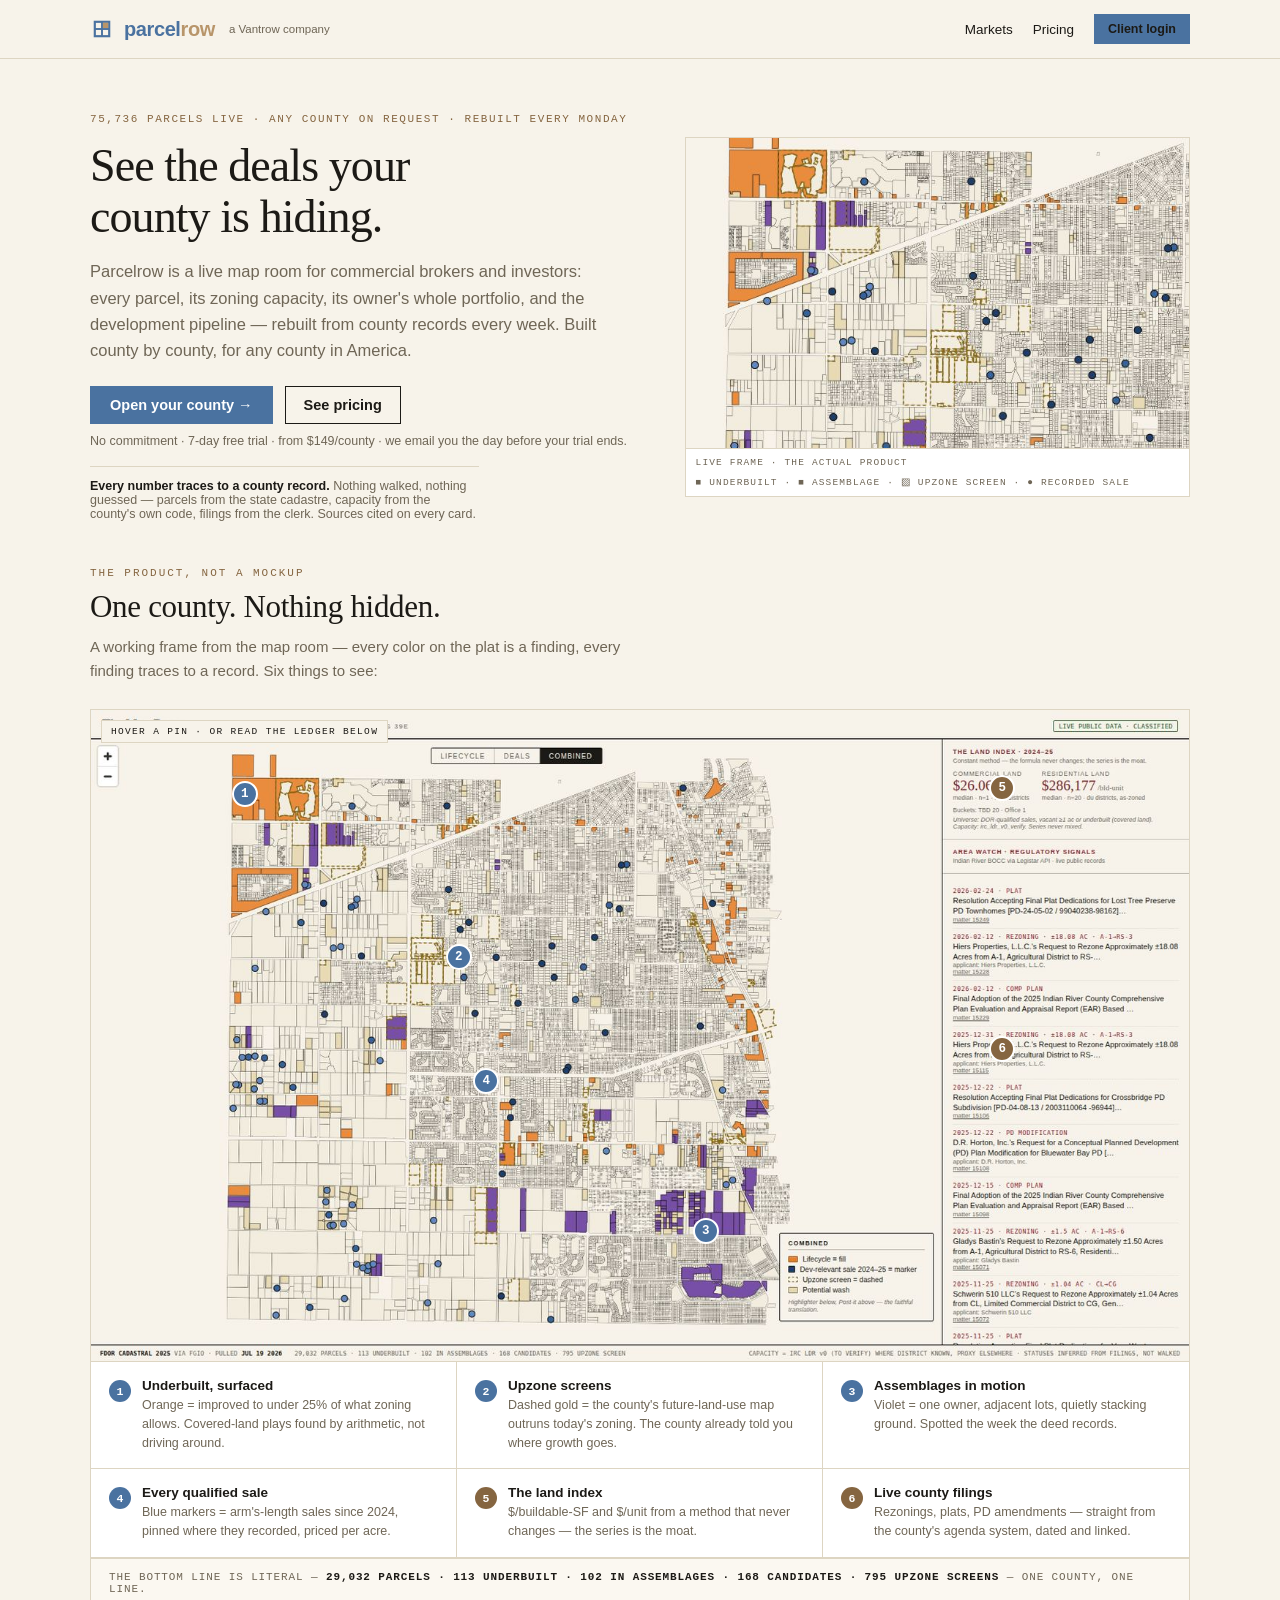
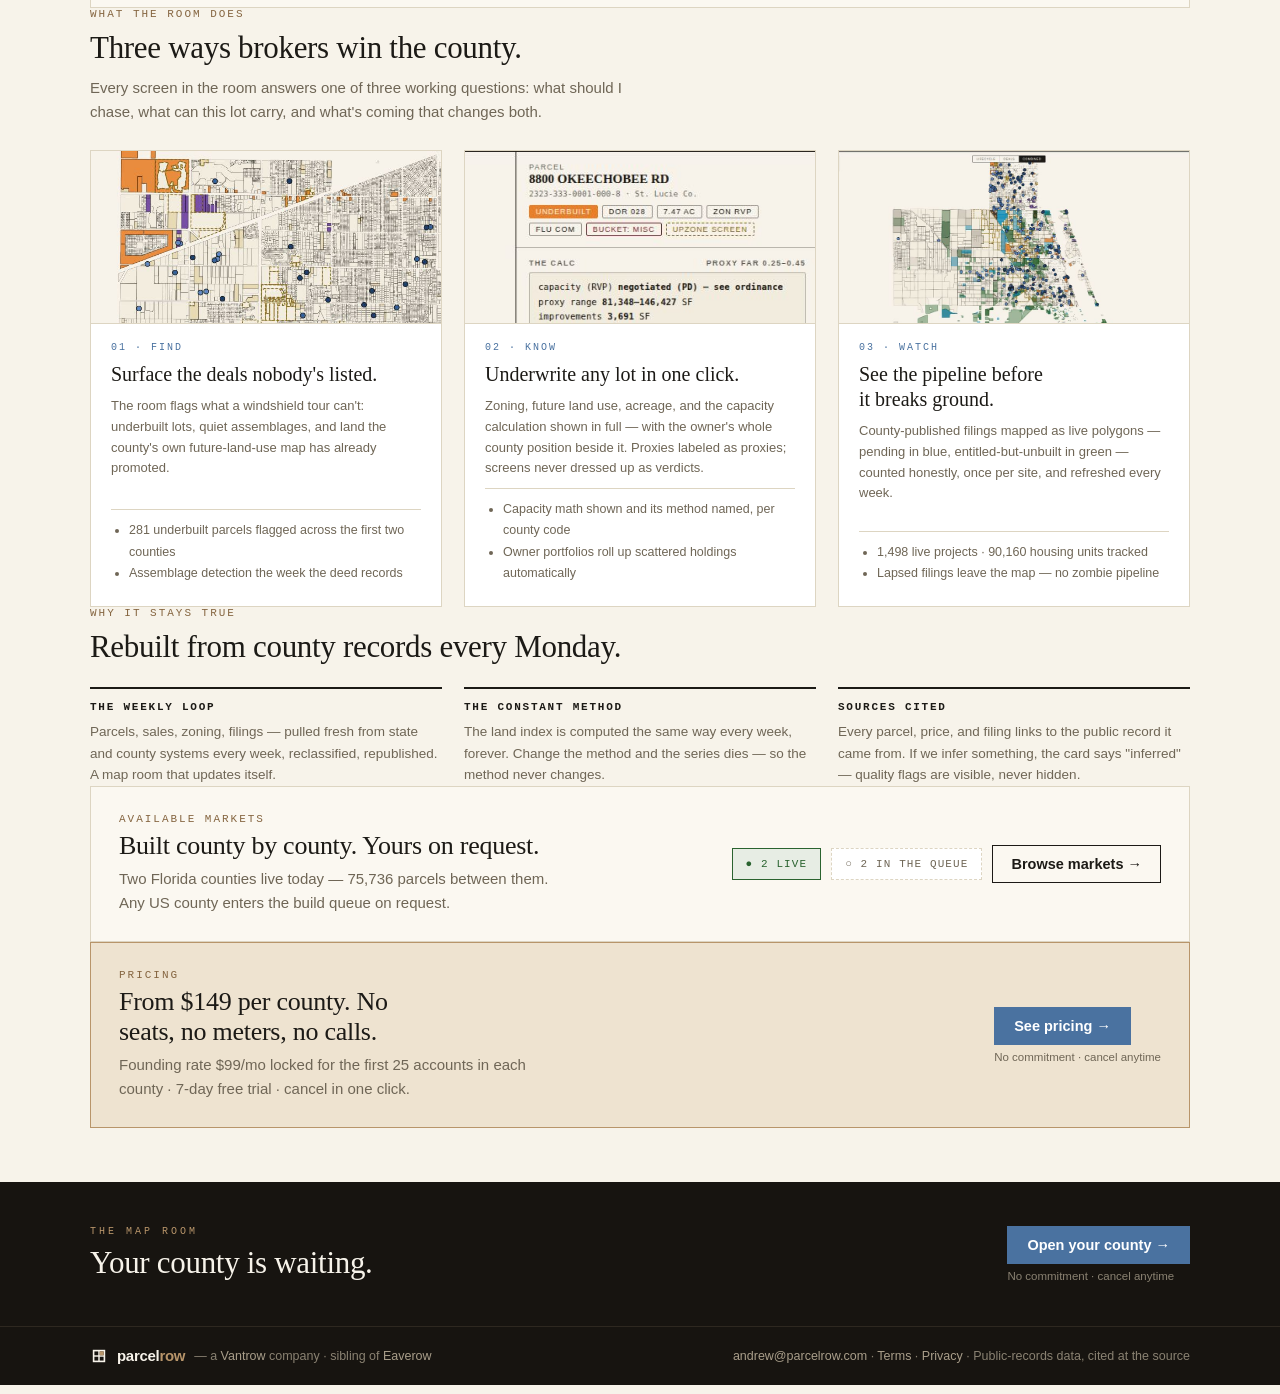
==== index.html @ 9a9fe5c1 "Deploy 2026-07-31" ====
<!doctype html>
<html lang="en">
<head>
<meta charset="utf-8">
<meta name="viewport" content="width=device-width, initial-scale=1">
<title>parcelrow — See the deals your county is hiding</title>
<meta name="description" content="Parcelrow is a live county map room for commercial brokers and investors: every parcel, its zoning capacity, its owner's portfolio, and the development pipeline — rebuilt weekly from county records, for any county in America.">
<link rel="icon" type="image/svg+xml" href="assets/icon.svg">
<meta property="og:title" content="parcelrow — See the deals your county is hiding">
<meta property="og:description" content="A live county map room: every parcel, zoning capacity, owner portfolios, and the development pipeline — rebuilt weekly from county records.">
<meta property="og:image" content="https://parcelrow.com/assets/map-hero.jpg">
<meta property="og:url" content="https://parcelrow.com/">
</head>
<body>
<style>
  :root { color-scheme: light; }
  :root, :root[data-theme="dark"], :root[data-theme="light"] {
    --cream:#f7f3ea; --card:#fbf8f1; --ink:#1c1a16; --mut:#6f6656; --line:#ddd5c2;
    --brand:#4a72a0; --brand-deep:#39587c; --brand-wash:#e5ebf3;
    --gold:#b8956a; --gold-ink:#856540; --gold-pale:#eee3d0;
    --vault:#171410; --live:#2a632f; --live-wash:#e7ede4;
    --serif:Georgia,"Times New Roman",serif;
    --sans:"Manrope","Helvetica Neue",Helvetica,Arial,ui-sans-serif,sans-serif;
    --mono:ui-monospace,"SF Mono",Menlo,Consolas,monospace;
  }
  html { background:var(--cream); scroll-behavior:smooth; }
  @media (prefers-reduced-motion: reduce){ html { scroll-behavior:auto; } }
  body { background:var(--cream); color:var(--ink); font-family:var(--serif); margin:0; -webkit-font-smoothing:antialiased; }
  .wrap { max-width:1100px; margin:0 auto; padding:0 24px; }
  .wm { font-family:var(--sans); font-weight:800; letter-spacing:-.02em; text-transform:lowercase; }
  a { color:var(--brand); }

  /* nav */
  nav { border-bottom:1px solid var(--line); background:var(--cream); }
  .nav-in { display:flex; align-items:center; justify-content:space-between; padding:14px 0; gap:16px; }
  .nav-l { display:flex; align-items:center; gap:10px; }
  .nav-l svg { width:24px; height:24px; }
  .nav-l .wm { font-size:20px; }
  .nav-l .by { font-family:var(--sans); font-size:11.5px; color:var(--mut); margin-left:4px; }
  .nav-r { display:flex; align-items:center; gap:20px; font-family:var(--sans); font-size:13.5px; color:var(--ink); }
  .nav-r a { color:var(--ink); text-decoration:none; }
  .nav-r a:hover { color:var(--brand); }
  .btn { font-family:var(--sans); font-weight:600; display:inline-block; text-decoration:none; text-align:center; }
  .btn-primary { background:var(--brand); color:#fff; padding:11px 20px; font-size:14.5px; }
  .btn-primary:hover { background:var(--brand-deep); color:#fff; }
  .btn-quiet { border:1px solid var(--ink); color:var(--ink); padding:10px 18px; font-size:14.5px; }
  .btn-sm { padding:8px 14px; font-size:12.5px; }

  /* hero */
  .hero { display:grid; grid-template-columns:1.05fr .95fr; gap:36px; padding:54px 0 46px; align-items:center; }
  @media (max-width:880px){ .hero { grid-template-columns:1fr; padding-top:36px; } }
  .proofline { font-family:var(--mono); font-size:11px; letter-spacing:.14em; color:var(--gold-ink); text-transform:uppercase; margin-bottom:16px; }
  h1 { font-size:46px; font-weight:400; line-height:1.1; margin:0 0 16px; letter-spacing:-.02em; text-wrap:balance; }
  @media (max-width:880px){ h1 { font-size:36px; } }
  .sub { font-family:var(--sans); font-size:16.5px; line-height:1.6; color:var(--mut); margin:0 0 22px; max-width:56ch; }
  .cta-row { display:flex; gap:12px; align-items:center; flex-wrap:wrap; margin-bottom:10px; }
  .fud { font-family:var(--sans); font-size:12.5px; color:var(--mut); }
  .trust { font-family:var(--sans); font-size:12.5px; color:var(--mut); border-top:1px solid var(--line); margin-top:18px; padding-top:12px; max-width:56ch; }
  .trust b { color:var(--ink); font-weight:600; }
  .hero-art { border:1px solid var(--line); background:#fff; }
  .hero-art img { display:block; width:100%; height:auto; }
  .hero-art .cap { font-family:var(--mono); font-size:9.5px; letter-spacing:.12em; color:var(--mut); text-transform:uppercase; padding:8px 10px; border-top:1px solid var(--line); display:flex; justify-content:space-between; gap:8px; flex-wrap:wrap; }

  /* section furniture */
  section { padding:52px 0 8px; }
  .eyebrow { font-family:var(--mono); font-size:11px; letter-spacing:.18em; color:var(--gold-ink); text-transform:uppercase; margin-bottom:10px; }
  h2 { font-size:31px; font-weight:400; margin:0 0 10px; letter-spacing:-.01em; text-wrap:balance; }
  .lede { font-family:var(--sans); font-size:15px; color:var(--mut); line-height:1.6; margin:0 0 26px; max-width:64ch; }

  /* annotated showcase */
  .show { border:1px solid var(--line); background:#fff; position:relative; }
  .show-img { position:relative; }
  .show-img img { display:block; width:100%; height:auto; }
  .hot { position:absolute; transform:translate(-50%,-50%); }
  .pin { width:26px; height:26px; border-radius:50%; background:var(--brand); color:#fff;
         font-family:var(--mono); font-size:12.5px; font-weight:700; display:flex; align-items:center; justify-content:center;
         border:2px solid #fff; box-sizing:border-box; cursor:pointer; padding:0;
         transition:transform .15s ease; }
  .pin:hover, .hot:focus-within .pin { transform:scale(1.18); outline:3px solid rgba(74,114,160,.3); outline-offset:1px; }
  .hot.g .pin { background:var(--gold-ink); }
  .hot.g .pin:hover, .hot.g:focus-within .pin { outline:3px solid rgba(133,101,64,.3); outline-offset:1px; }
  .pin:focus-visible { outline:2px solid var(--ink); outline-offset:2px; }
  .tip { position:absolute; left:34px; top:50%; transform:translateY(-50%) translateX(-4px); width:240px;
         background:#fff; border:1px solid var(--ink); padding:11px 13px; z-index:5;
         opacity:0; visibility:hidden; pointer-events:none; transition:opacity .15s ease, transform .15s ease; }
  .hot:hover .tip, .hot:focus-within .tip { opacity:1; visibility:visible; transform:translateY(-50%) translateX(0); }
  .hot.flip .tip { left:auto; right:34px; }
  .tip h4 { font-family:var(--sans); font-weight:700; font-size:13px; margin:0 0 4px; }
  .tip p { font-family:var(--sans); font-size:12px; color:var(--mut); line-height:1.5; margin:0; }
  @media (prefers-reduced-motion: reduce){ .pin, .tip { transition:none; } }
  @media (max-width:880px){ .tip { width:180px; } }
  .show-hint { position:absolute; top:10px; left:10px; font-family:var(--mono); font-size:9.5px; letter-spacing:.14em;
               text-transform:uppercase; color:var(--ink); background:var(--cream); border:1px solid var(--line); padding:5px 9px; z-index:4; }
  .legend { display:grid; grid-template-columns:1fr 1fr 1fr; border-top:1px solid var(--line); }
  @media (max-width:880px){ .legend { grid-template-columns:1fr; } }
  .leg { padding:16px 18px; border-right:1px solid var(--line); border-bottom:1px solid var(--line); display:flex; gap:11px; align-items:flex-start; }
  .leg:nth-child(3n) { border-right:0; }
  @media (max-width:880px){ .leg { border-right:0; } }
  .leg .n { flex:0 0 22px; width:22px; height:22px; border-radius:50%; background:var(--brand); color:#fff;
            font-family:var(--mono); font-size:11.5px; font-weight:700; display:flex; align-items:center; justify-content:center; margin-top:2px; }
  .leg .n.g { background:var(--gold-ink); }
  .leg h4 { font-family:var(--sans); font-weight:700; font-size:13.5px; margin:0 0 3px; }
  .leg p { font-family:var(--sans); font-size:12.5px; color:var(--mut); line-height:1.5; margin:0; }
  .countline { font-family:var(--mono); font-size:11px; letter-spacing:.08em; color:var(--mut); padding:12px 18px; border-top:1px solid var(--line); background:var(--card); }
  .countline b { color:var(--ink); }

  /* three wins — equal columns, numbered, one visual each */
  .wins { display:grid; grid-template-columns:repeat(3,1fr); gap:22px; margin-top:22px; }
  @media (max-width:880px){ .wins { grid-template-columns:1fr; } }
  .win { border:1px solid var(--line); background:#fff; display:flex; flex-direction:column; }
  .win .imgbox { height:172px; overflow:hidden; border-bottom:1px solid var(--line); }
  .win .imgbox img { display:block; width:100%; height:100%; object-fit:cover; object-position:center top; }
  .win .txt { padding:18px 20px 22px; display:flex; flex-direction:column; gap:9px; flex:1; }
  .win .k { font-family:var(--mono); font-size:10px; letter-spacing:.2em; color:var(--brand); text-transform:uppercase; }
  .win h3 { font-size:20px; font-weight:400; margin:0; line-height:1.25; text-wrap:balance; }
  .win p { font-family:var(--sans); font-size:13px; color:var(--mut); line-height:1.6; margin:0; }
  .win ul { margin:auto 0 0; padding:10px 0 0 18px; font-family:var(--sans); font-size:12.5px; color:var(--mut); line-height:1.7; border-top:1px solid var(--line); }

  /* loop */
  .loop { display:grid; grid-template-columns:1fr 1fr 1fr; gap:22px; }
  @media (max-width:880px){ .loop { grid-template-columns:1fr; } }
  .loop div { border-top:2px solid var(--ink); padding-top:12px; }
  .loop h4 { font-family:var(--mono); font-size:11px; letter-spacing:.16em; text-transform:uppercase; margin:0 0 8px; color:var(--ink); }
  .loop p { font-family:var(--sans); font-size:13.5px; color:var(--mut); line-height:1.6; margin:0; }

  /* teaser bands → markets / pricing pages */
  .teaser { border:1px solid var(--line); background:var(--card); padding:26px 28px; display:flex; justify-content:space-between; align-items:center; gap:24px; flex-wrap:wrap; }
  .teaser.gold { background:var(--gold-pale); border-color:var(--gold); }
  .teaser h2 { margin-bottom:6px; }
  .teaser .lede { margin:0; }
  .tz { display:flex; gap:10px; align-items:center; flex-wrap:wrap; }
  .chip { font-family:var(--mono); font-size:11px; letter-spacing:.1em; padding:9px 13px; border:1px solid var(--line); background:#fff; }
  .chip.live { border-color:var(--live); color:var(--live); background:var(--live-wash); }
  .chip.q { border-style:dashed; color:var(--mut); }

  .subcta { font-family:var(--sans); font-size:11.5px; color:var(--mut); margin-top:6px; }

  /* final cta + footer */
  .final { background:var(--vault); margin-top:54px; }
  .final .in { max-width:1100px; margin:0 auto; padding:44px 24px; display:flex; align-items:center; justify-content:space-between; gap:20px; flex-wrap:wrap; }
  .final .ey { font-family:var(--mono); font-size:10px; letter-spacing:.3em; color:var(--gold); text-transform:uppercase; margin-bottom:8px; }
  .final h2 { color:var(--cream); margin:0; }
  footer { background:var(--vault); border-top:1px solid #2e2820; }
  footer .in { max-width:1100px; margin:0 auto; padding:20px 24px; display:flex; align-items:center; justify-content:space-between; gap:14px; flex-wrap:wrap;
               font-family:var(--sans); font-size:12.5px; color:#8a8272; }
  footer a { color:#a99e8a; text-decoration:none; }
  footer .l { display:flex; align-items:center; gap:9px; }
  footer svg { width:18px; height:18px; }
</style>

<nav><div class="wrap nav-in">
  <div class="nav-l">
    <svg viewBox="0 0 100 100" aria-hidden="true"><rect x="20" y="20" width="60" height="60" fill="none" stroke="var(--brand)" stroke-width="9"/><line x1="50" y1="20" x2="50" y2="80" stroke="var(--brand)" stroke-width="8"/><line x1="20" y1="50" x2="80" y2="50" stroke="var(--brand)" stroke-width="8"/><rect x="54" y="24" width="22" height="22" fill="var(--gold)"/></svg>
    <span class="wm"><span style="color:var(--brand)">parcel</span><span style="color:var(--gold)">row</span></span>
    <span class="by">a Vantrow company</span>
  </div>
  <div class="nav-r">
    <a href="markets.html">Markets</a><a href="pricing.html">Pricing</a>
    <a class="btn btn-primary btn-sm" href="pricing.html">Client login</a>
  </div>
</div></nav>

<header class="wrap hero">
  <div>
    <div class="proofline">75,736 parcels live · any county on request · rebuilt every Monday</div>
    <h1>See the deals your county is hiding.</h1>
    <p class="sub">Parcelrow is a live map room for commercial brokers and investors: every parcel, its zoning capacity, its owner's whole portfolio, and the development pipeline — rebuilt from county records every week. Built county by county, for any county in America.</p>
    <div class="cta-row">
      <a class="btn btn-primary" href="pricing.html">Open your county →</a>
      <a class="btn btn-quiet" href="pricing.html">See pricing</a>
    </div>
    <div class="fud">No commitment · 7-day free trial · from $149/county · we email you the day before your trial ends.</div>
    <div class="trust"><b>Every number traces to a county record.</b> Nothing walked, nothing guessed — parcels from the state cadastre, capacity from the county's own code, filings from the clerk. Sources cited on every card.</div>
  </div>
  <div class="hero-art">
    <img src="assets/map-hero.jpg" alt="A live frame of the Parcelrow map: orange underbuilt parcels, violet assemblages, gold dashed upzone screens, and blue sale markers on a cream plat map" width="650" height="400">
    <div class="cap"><span>Live frame · the actual product</span><span>■ underbuilt · ■ assemblage · ▨ upzone screen · ● recorded sale</span></div>
  </div>
</header>

<section class="wrap" id="product">
  <div class="eyebrow">The product, not a mockup</div>
  <h2>One county. Nothing hidden.</h2>
  <p class="lede">A working frame from the map room — every color on the plat is a finding, every finding traces to a record. Six things to see:</p>
  <div class="show">
    <div class="show-img">
      <img src="assets/map-annotated.jpg" alt="Full Parcelrow map room interface: the annotated county plat at left, the land index and live regulatory signals rail at right" width="1500" height="890">
      <span class="show-hint">Hover a pin · or read the ledger below</span>
      <div class="hot" style="left:14%; top:13%"><button class="pin" aria-describedby="tip1">1</button>
        <div class="tip" role="tooltip" id="tip1"><h4>Underbuilt, surfaced</h4><p>Orange = improved to under 25% of what zoning allows. Covered-land plays found by arithmetic, not by driving around.</p></div></div>
      <div class="hot" style="left:33.5%; top:38%"><button class="pin" aria-describedby="tip2">2</button>
        <div class="tip" role="tooltip" id="tip2"><h4>Upzone screens</h4><p>Dashed gold = the county's future-land-use map outruns today's zoning. The county already told you where growth goes.</p></div></div>
      <div class="hot" style="left:56%; top:80%"><button class="pin" aria-describedby="tip3">3</button>
        <div class="tip" role="tooltip" id="tip3"><h4>Assemblages in motion</h4><p>Violet = one owner, adjacent lots, quietly stacking ground. Spotted the week the deed records.</p></div></div>
      <div class="hot" style="left:36%; top:57%"><button class="pin" aria-describedby="tip4">4</button>
        <div class="tip" role="tooltip" id="tip4"><h4>Every qualified sale</h4><p>Blue markers = arm's-length sales since 2024, pinned where they recorded, priced per acre.</p></div></div>
      <div class="hot g flip" style="left:83%; top:12%"><button class="pin" aria-describedby="tip5">5</button>
        <div class="tip" role="tooltip" id="tip5"><h4>The land index</h4><p>$/buildable-SF and $/unit from a method that never changes — the series is the moat.</p></div></div>
      <div class="hot g flip" style="left:83%; top:52%"><button class="pin" aria-describedby="tip6">6</button>
        <div class="tip" role="tooltip" id="tip6"><h4>Live county filings</h4><p>Rezonings, plats, PD amendments — straight from the county's agenda system, dated and linked.</p></div></div>
    </div>
    <div class="legend">
      <div class="leg"><span class="n">1</span><div><h4>Underbuilt, surfaced</h4><p>Orange = improved to under 25% of what zoning allows. Covered-land plays found by arithmetic, not driving around.</p></div></div>
      <div class="leg"><span class="n">2</span><div><h4>Upzone screens</h4><p>Dashed gold = the county's future-land-use map outruns today's zoning. The county already told you where growth goes.</p></div></div>
      <div class="leg"><span class="n">3</span><div><h4>Assemblages in motion</h4><p>Violet = one owner, adjacent lots, quietly stacking ground. Spotted the week the deed records.</p></div></div>
      <div class="leg"><span class="n">4</span><div><h4>Every qualified sale</h4><p>Blue markers = arm's-length sales since 2024, pinned where they recorded, priced per acre.</p></div></div>
      <div class="leg"><span class="n g">5</span><div><h4>The land index</h4><p>$/buildable-SF and $/unit from a method that never changes — the series is the moat.</p></div></div>
      <div class="leg"><span class="n g">6</span><div><h4>Live county filings</h4><p>Rezonings, plats, PD amendments — straight from the county's agenda system, dated and linked.</p></div></div>
    </div>
    <div class="countline">THE BOTTOM LINE IS LITERAL — <b>29,032 PARCELS · 113 UNDERBUILT · 102 IN ASSEMBLAGES · 168 CANDIDATES · 795 UPZONE SCREENS</b> — ONE COUNTY, ONE LINE.</div>
  </div>
</section>

<section class="wrap">
  <div class="eyebrow">What the room does</div>
  <h2>Three ways brokers win the county.</h2>
  <p class="lede">Every screen in the room answers one of three working questions: what should I chase, what can this lot carry, and what's coming that changes both.</p>
  <div class="wins">
    <article class="win">
      <div class="imgbox"><img src="assets/map-hero.jpg" alt="Map detail: underbuilt parcels in orange, assemblages in violet, upzone screens dashed in gold" width="650" height="400"></div>
      <div class="txt">
        <div class="k">01 · Find</div>
        <h3>Surface the deals nobody's listed.</h3>
        <p>The room flags what a windshield tour can't: underbuilt lots, quiet assemblages, and land the county's own future-land-use map has already promoted.</p>
        <ul><li>281 underbuilt parcels flagged across the first two counties</li><li>Assemblage detection the week the deed records</li></ul>
      </div>
    </article>
    <article class="win">
      <div class="imgbox"><img src="assets/parcel-card.jpg" alt="A parcel card: flagged underbuilt, with the full capacity calculation, owner, and land value" width="416" height="444"></div>
      <div class="txt">
        <div class="k">02 · Know</div>
        <h3>Underwrite any lot in one click.</h3>
        <p>Zoning, future land use, acreage, and the capacity calculation shown in full — with the owner's whole county position beside it. Proxies labeled as proxies; screens never dressed up as verdicts.</p>
        <ul><li>Capacity math shown and its method named, per county code</li><li>Owner portfolios roll up scattered holdings automatically</li></ul>
      </div>
    </article>
    <article class="win">
      <div class="imgbox"><img src="assets/map-pipeline.jpg" alt="Two counties of the map: development pipeline polygons in blue and green across 75,736 parcels" width="900" height="677"></div>
      <div class="txt">
        <div class="k">03 · Watch</div>
        <h3>See the pipeline before it breaks ground.</h3>
        <p>County-published filings mapped as live polygons — pending in blue, entitled-but-unbuilt in green — counted honestly, once per site, and refreshed every week.</p>
        <ul><li>1,498 live projects · 90,160 housing units tracked</li><li>Lapsed filings leave the map — no zombie pipeline</li></ul>
      </div>
    </article>
  </div>
</section>

<section class="wrap">
  <div class="eyebrow">Why it stays true</div>
  <h2>Rebuilt from county records every Monday.</h2>
  <div class="loop" style="margin-top:22px">
    <div><h4>The weekly loop</h4><p>Parcels, sales, zoning, filings — pulled fresh from state and county systems every week, reclassified, republished. A map room that updates itself.</p></div>
    <div><h4>The constant method</h4><p>The land index is computed the same way every week, forever. Change the method and the series dies — so the method never changes.</p></div>
    <div><h4>Sources cited</h4><p>Every parcel, price, and filing links to the public record it came from. If we infer something, the card says "inferred" — quality flags are visible, never hidden.</p></div>
  </div>
</section>

<section class="wrap">
  <div class="teaser">
    <div style="max-width:56ch">
      <div class="eyebrow" style="margin-bottom:6px">Available markets</div>
      <h2 style="font-size:26px">Built county by county. Yours on request.</h2>
      <p class="lede">Two Florida counties live today — 75,736 parcels between them. Any US county enters the build queue on request.</p>
    </div>
    <div class="tz">
      <span class="chip live">● 2 LIVE</span>
      <span class="chip q">○ 2 IN THE QUEUE</span>
      <a class="btn btn-quiet" href="markets.html">Browse markets →</a>
    </div>
  </div>
</section>

<section class="wrap" style="padding-bottom:0">
  <div class="teaser gold">
    <div style="max-width:56ch">
      <div class="eyebrow" style="margin-bottom:6px">Pricing</div>
      <h2 style="font-size:26px">From $149 per county. No seats, no meters, no calls.</h2>
      <p class="lede">Founding rate $99/mo locked for the first 25 accounts in each county · 7-day free trial · cancel in one click.</p>
    </div>
    <div class="tz">
      <div><a class="btn btn-primary" href="pricing.html">See pricing →</a>
      <div class="subcta">No commitment · cancel anytime</div></div>
    </div>
  </div>
</section>

<div class="final">
  <div class="in">
    <div>
      <div class="ey">The Map Room</div>
      <h2>Your county is waiting.</h2>
    </div>
    <div>
      <a class="btn btn-primary" href="pricing.html">Open your county →</a>
      <div class="subcta" style="color:#8a8272">No commitment · cancel anytime</div>
    </div>
  </div>
</div>
<footer>
  <div class="in">
    <div class="l">
      <svg viewBox="0 0 100 100" aria-hidden="true"><rect x="20" y="20" width="60" height="60" fill="none" stroke="#f7f3ea" stroke-width="9"/><line x1="50" y1="20" x2="50" y2="80" stroke="#f7f3ea" stroke-width="8"/><line x1="20" y1="50" x2="80" y2="50" stroke="#f7f3ea" stroke-width="8"/><rect x="54" y="24" width="22" height="22" fill="#b8956a"/></svg>
      <span class="wm" style="font-size:15px"><span style="color:#f7f3ea">parcel</span><span style="color:#b8956a">row</span></span>
      <span>— a <a href="https://getvantrow.com">Vantrow</a> company · sibling of <a href="https://eaverow.com">Eaverow</a></span>
    </div>
    <div><a href="mailto:andrew@parcelrow.com">andrew@parcelrow.com</a> · <a href="terms.html">Terms</a> · <a href="privacy.html">Privacy</a> · Public-records data, cited at the source</div>
  </div>
</footer>

</body>
</html>
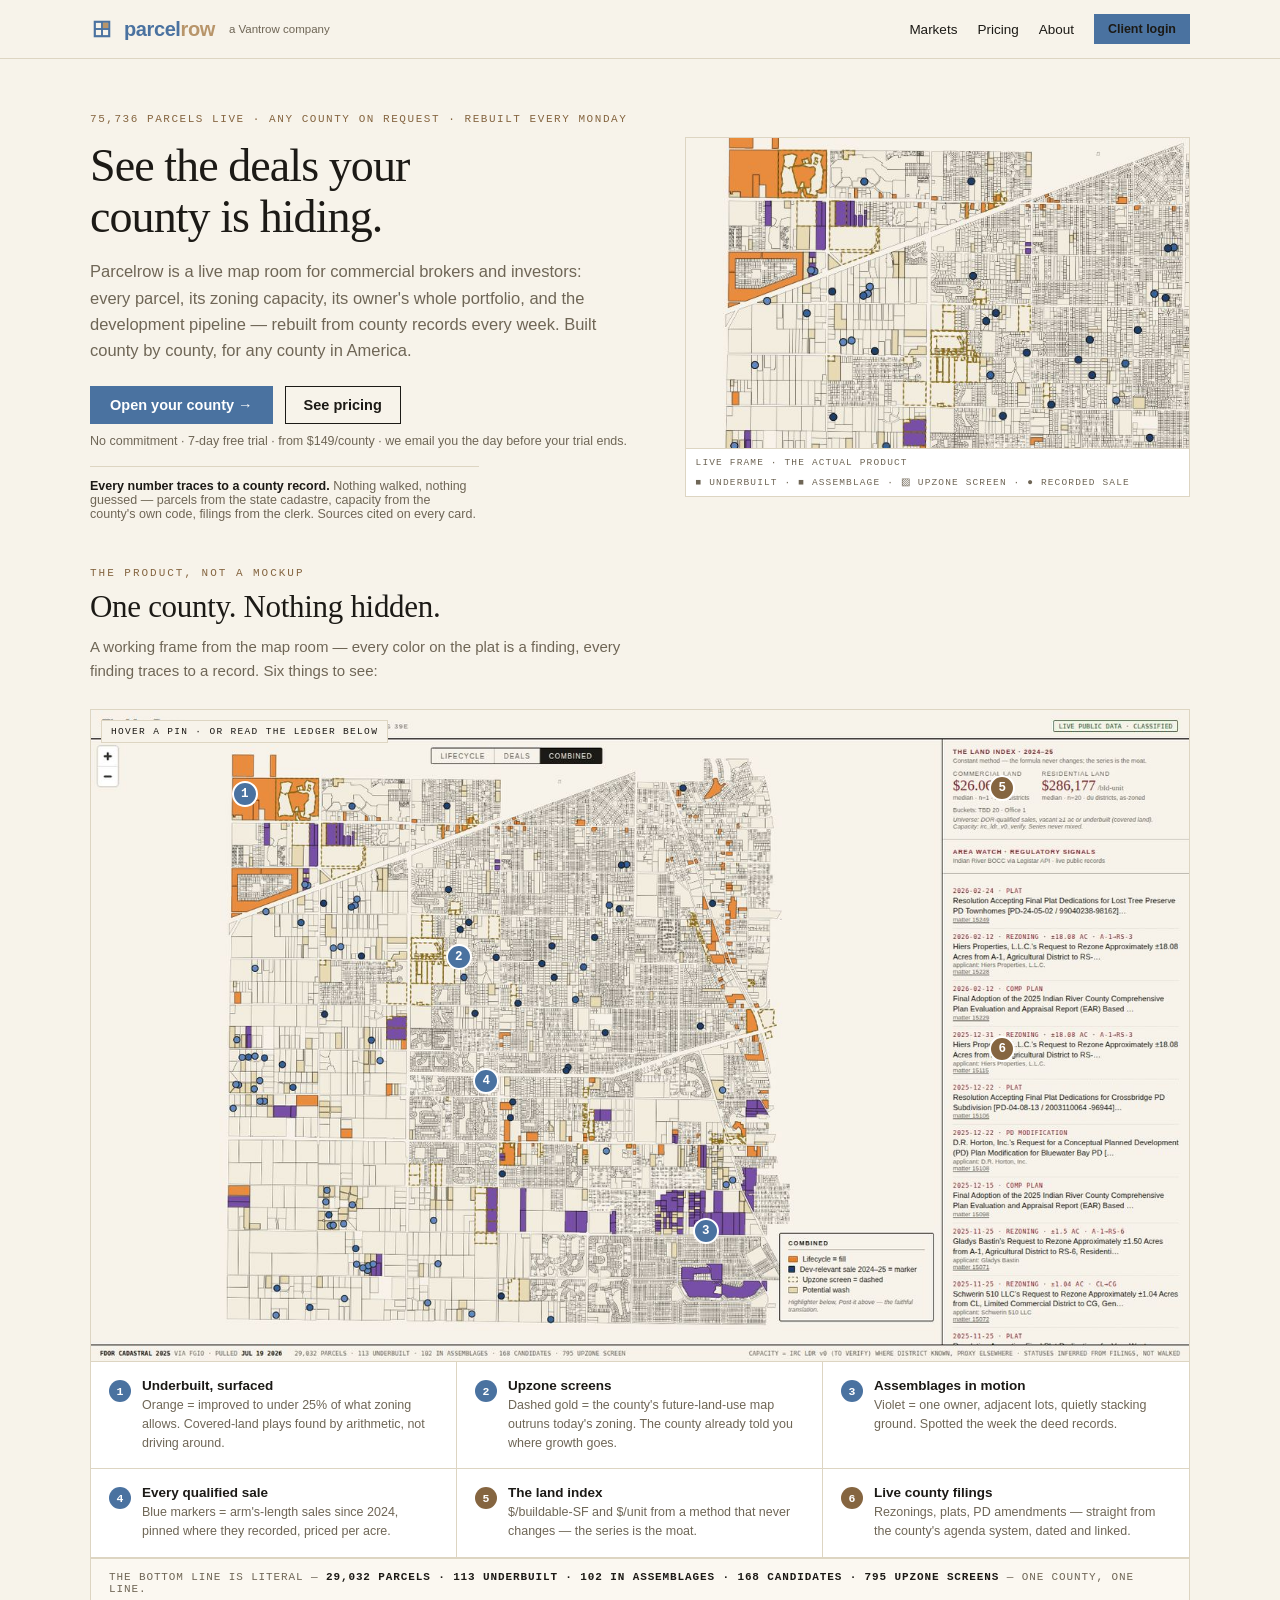
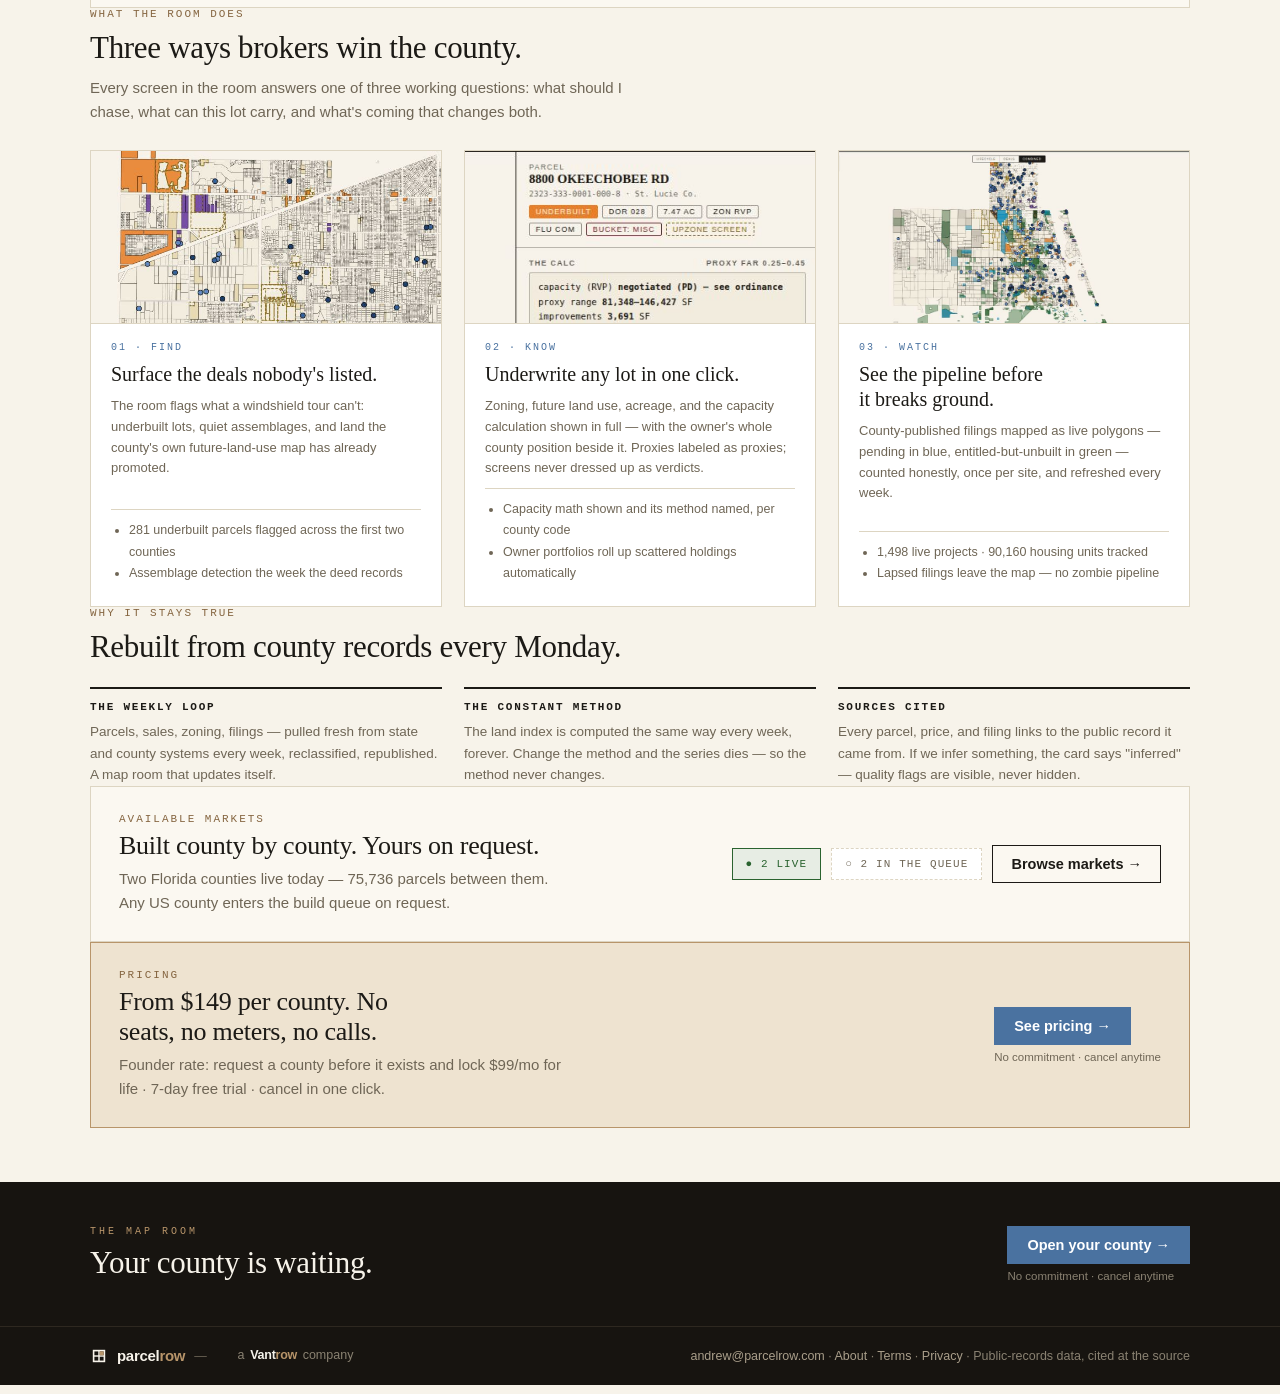
==== commit b236b657: "Deploy 2026-08-03" ====
--- a/index.html
+++ b/index.html
@@ -10,6 +10,9 @@
 <meta property="og:description" content="A live county map room: every parcel, zoning capacity, owner portfolios, and the development pipeline — rebuilt weekly from county records.">
 <meta property="og:image" content="https://parcelrow.com/assets/map-hero.jpg">
 <meta property="og:url" content="https://parcelrow.com/">
+<!-- vantrow:org-jsonld:start -->
+<script type="application/ld+json">{"@context":"https://schema.org","@type":"Organization","@id":"https://parcelrow.com/#organization","name":"Parcelrow","url":"https://parcelrow.com","logo":"https://getvantrow.com/brand/parcelrow/parcelrow-mark.svg","description":"See the deals your county is hiding — parcel data, zoning capacity, and development signals on a live map.","parentOrganization":{"@id":"https://getvantrow.com/#organization"}}</script>
+<!-- vantrow:org-jsonld:end -->
 </head>
 <body>
 <style>
@@ -144,8 +147,9 @@
   footer .in { max-width:1100px; margin:0 auto; padding:20px 24px; display:flex; align-items:center; justify-content:space-between; gap:14px; flex-wrap:wrap;
                font-family:var(--sans); font-size:12.5px; color:#8a8272; }
   footer a { color:#a99e8a; text-decoration:none; }
-  footer .l { display:flex; align-items:center; gap:9px; }
+  footer .l { display:flex; align-items:center; gap:9px; flex-wrap:wrap; }
   footer svg { width:18px; height:18px; }
+  footer .fam-sep { color:#6b6455; }
 </style>
 
 <nav><div class="wrap nav-in">
@@ -155,8 +159,8 @@
     <span class="by">a Vantrow company</span>
   </div>
   <div class="nav-r">
-    <a href="markets.html">Markets</a><a href="pricing.html">Pricing</a>
-    <a class="btn btn-primary btn-sm" href="pricing.html">Client login</a>
+    <a href="markets.html">Markets</a><a href="pricing.html">Pricing</a><a href="about.html">About</a>
+    <a class="btn btn-primary btn-sm" href="https://app.parcelrow.com/login">Client login</a>
   </div>
 </div></nav>
 
@@ -276,7 +280,7 @@
     <div style="max-width:56ch">
       <div class="eyebrow" style="margin-bottom:6px">Pricing</div>
       <h2 style="font-size:26px">From $149 per county. No seats, no meters, no calls.</h2>
-      <p class="lede">Founding rate $99/mo locked for the first 25 accounts in each county · 7-day free trial · cancel in one click.</p>
+      <p class="lede">Founder rate: request a county before it exists and lock $99/mo for life · 7-day free trial · cancel in one click.</p>
     </div>
     <div class="tz">
       <div><a class="btn btn-primary" href="pricing.html">See pricing →</a>
@@ -302,9 +306,12 @@
     <div class="l">
       <svg viewBox="0 0 100 100" aria-hidden="true"><rect x="20" y="20" width="60" height="60" fill="none" stroke="#f7f3ea" stroke-width="9"/><line x1="50" y1="20" x2="50" y2="80" stroke="#f7f3ea" stroke-width="8"/><line x1="20" y1="50" x2="80" y2="50" stroke="#f7f3ea" stroke-width="8"/><rect x="54" y="24" width="22" height="22" fill="#b8956a"/></svg>
       <span class="wm" style="font-size:15px"><span style="color:#f7f3ea">parcel</span><span style="color:#b8956a">row</span></span>
-      <span>— a <a href="https://getvantrow.com">Vantrow</a> company · sibling of <a href="https://eaverow.com">Eaverow</a></span>
-    </div>
-    <div><a href="mailto:andrew@parcelrow.com">andrew@parcelrow.com</a> · <a href="terms.html">Terms</a> · <a href="privacy.html">Privacy</a> · Public-records data, cited at the source</div>
+      <span class="fam-sep">—</span>
+      <!-- vantrow:family-bar:start variant=dark -->
+      <a href="https://getvantrow.com" style="display:inline-flex;align-items:baseline;gap:0.45em;text-decoration:none;color:inherit;font:inherit"><img src="https://getvantrow.com/brand/vantrow-mark-duo-dark.svg" alt="" style="height:1.3em;width:1.3em;align-self:center" />a <span style="font-weight:700;letter-spacing:-0.02em"><span style="color:#F5F3EB">Vant</span><span style="color:#B8956A">row</span></span> company</a>
+      <!-- vantrow:family-bar:end -->
+    </div>
+    <div><a href="mailto:andrew@parcelrow.com">andrew@parcelrow.com</a> · <a href="about.html">About</a> · <a href="terms.html">Terms</a> · <a href="privacy.html">Privacy</a> · Public-records data, cited at the source</div>
   </div>
 </footer>
 
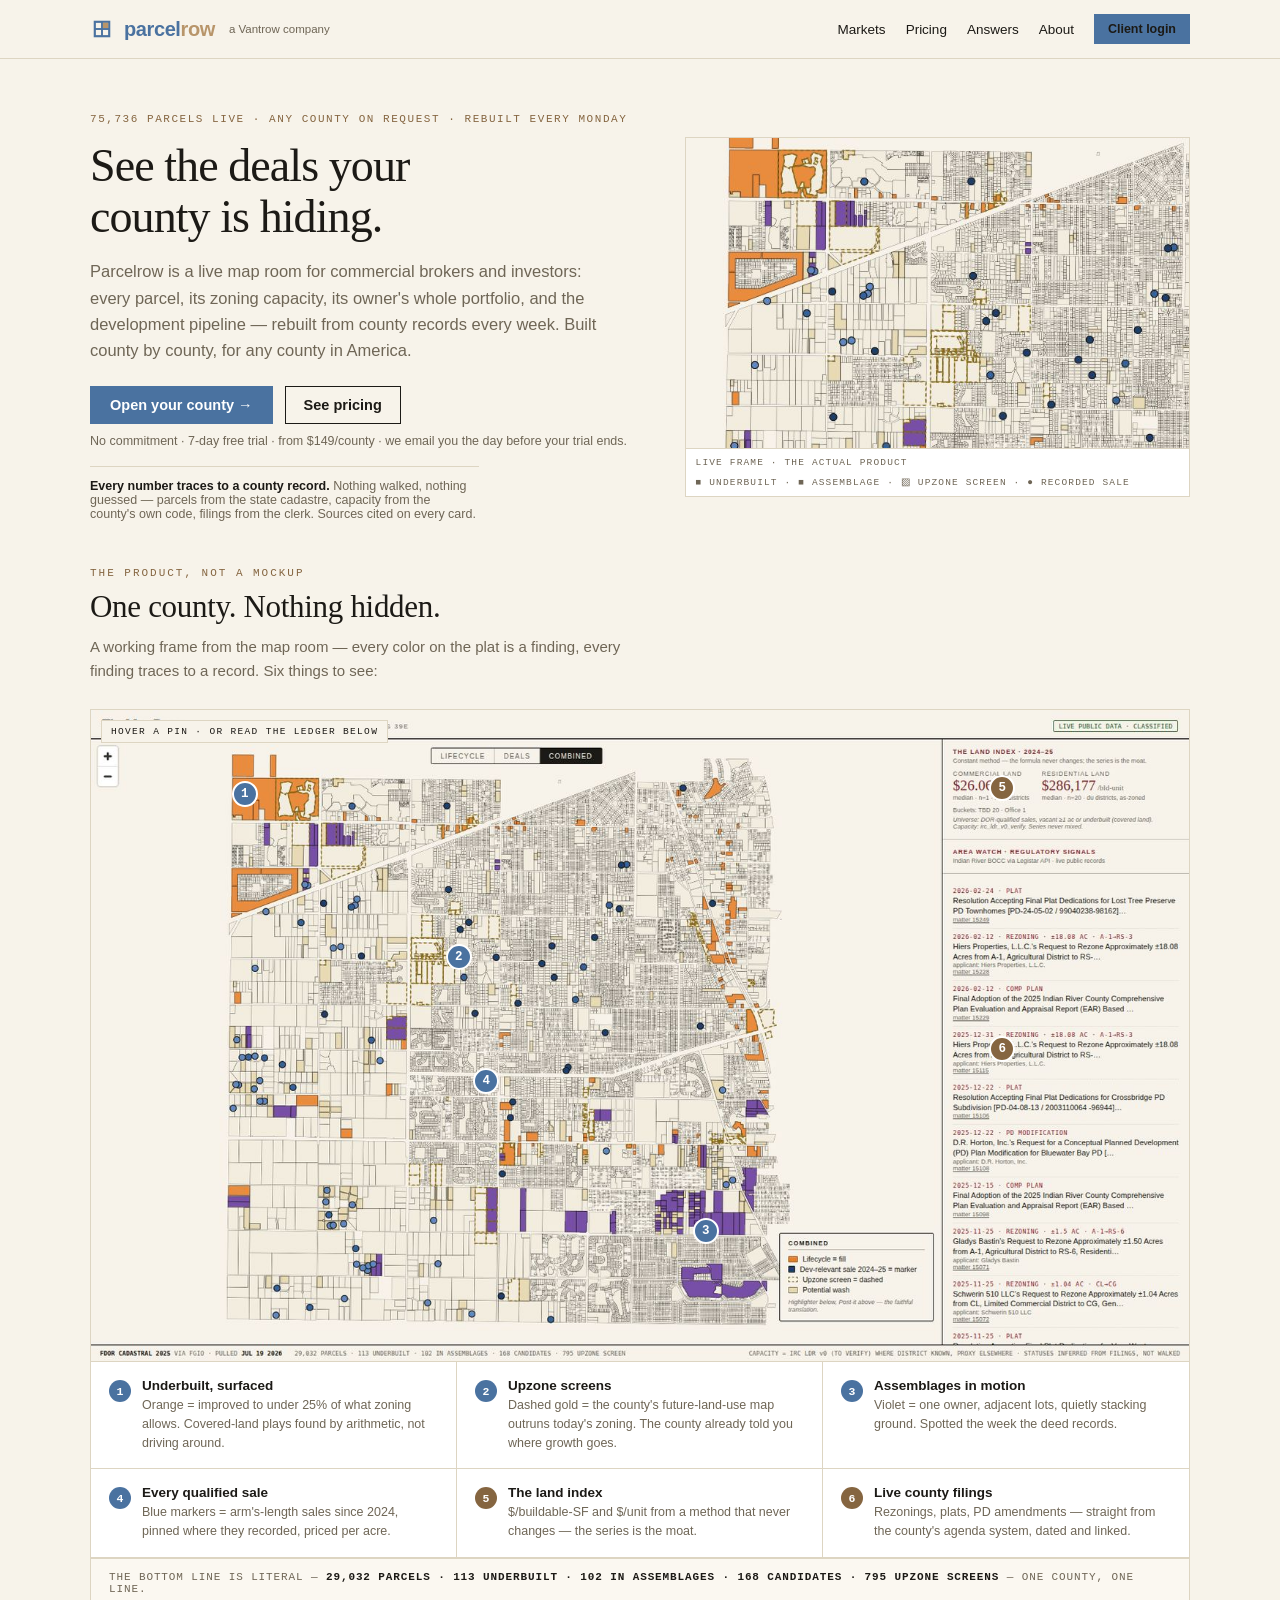
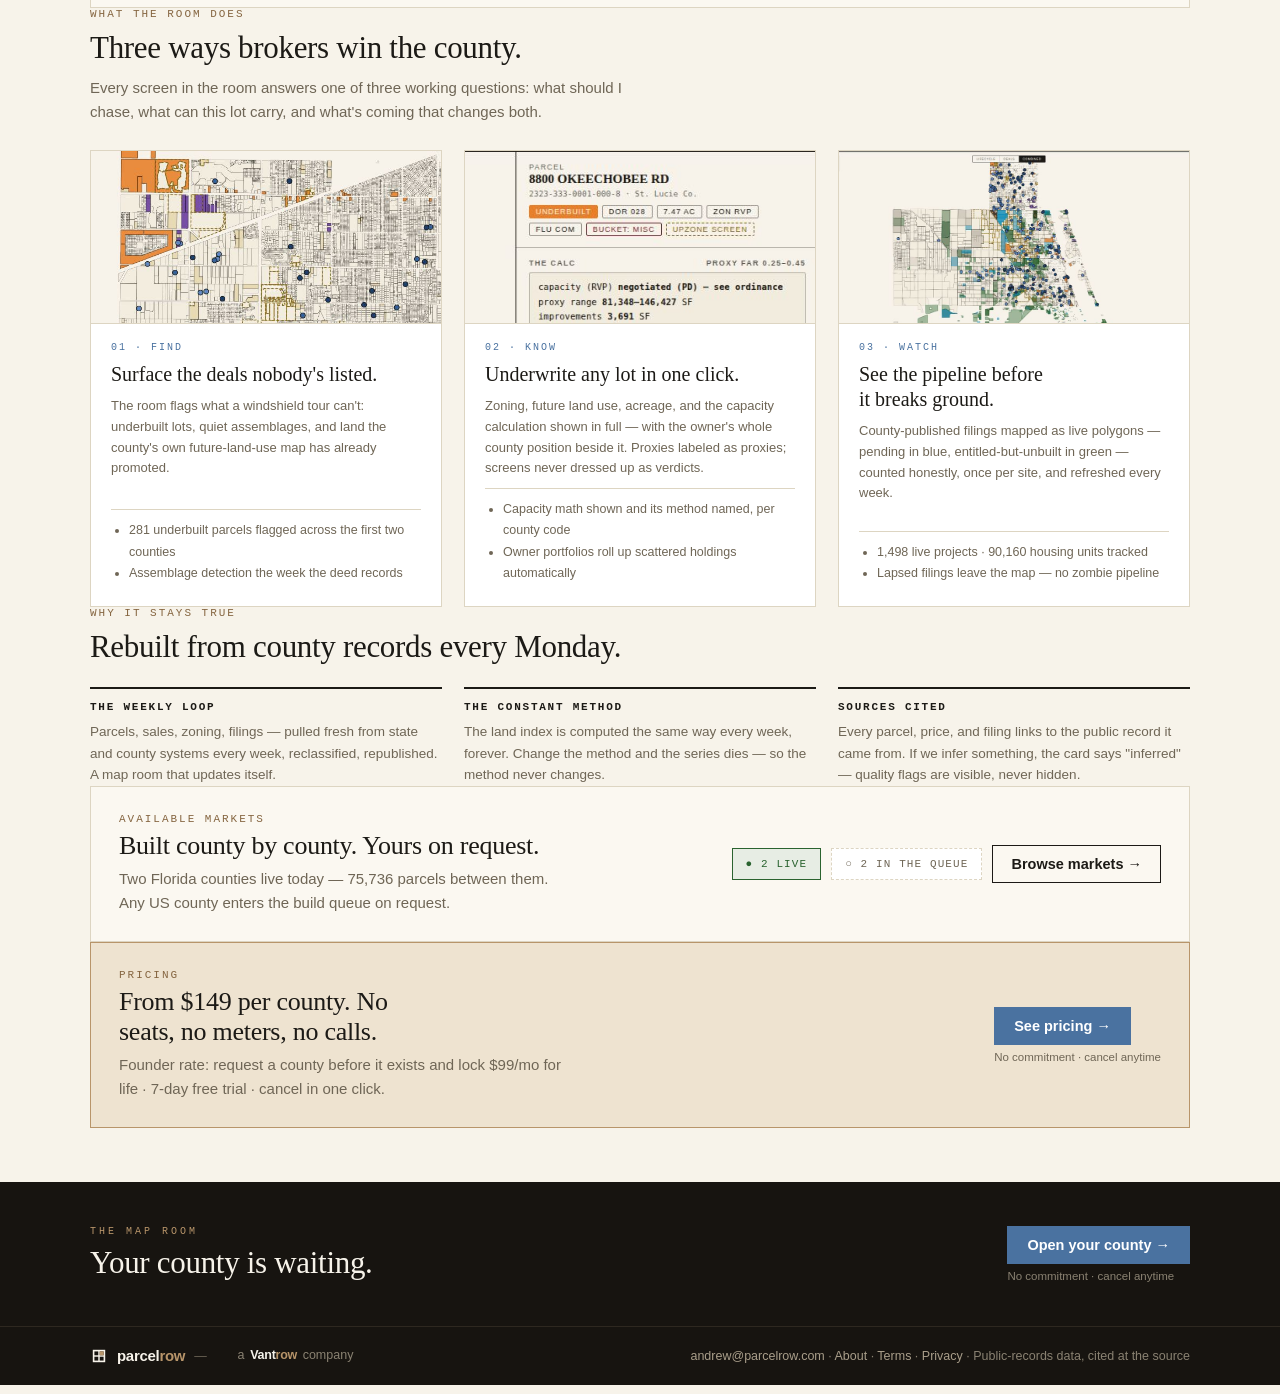
==== commit e5ade289: "Deploy 2026-08-04" ====
--- a/index.html
+++ b/index.html
@@ -159,7 +159,7 @@
     <span class="by">a Vantrow company</span>
   </div>
   <div class="nav-r">
-    <a href="markets.html">Markets</a><a href="pricing.html">Pricing</a><a href="about.html">About</a>
+    <a href="markets.html">Markets</a><a href="pricing.html">Pricing</a><a href="answers/">Answers</a><a href="about.html">About</a>
     <a class="btn btn-primary btn-sm" href="https://app.parcelrow.com/login">Client login</a>
   </div>
 </div></nav>
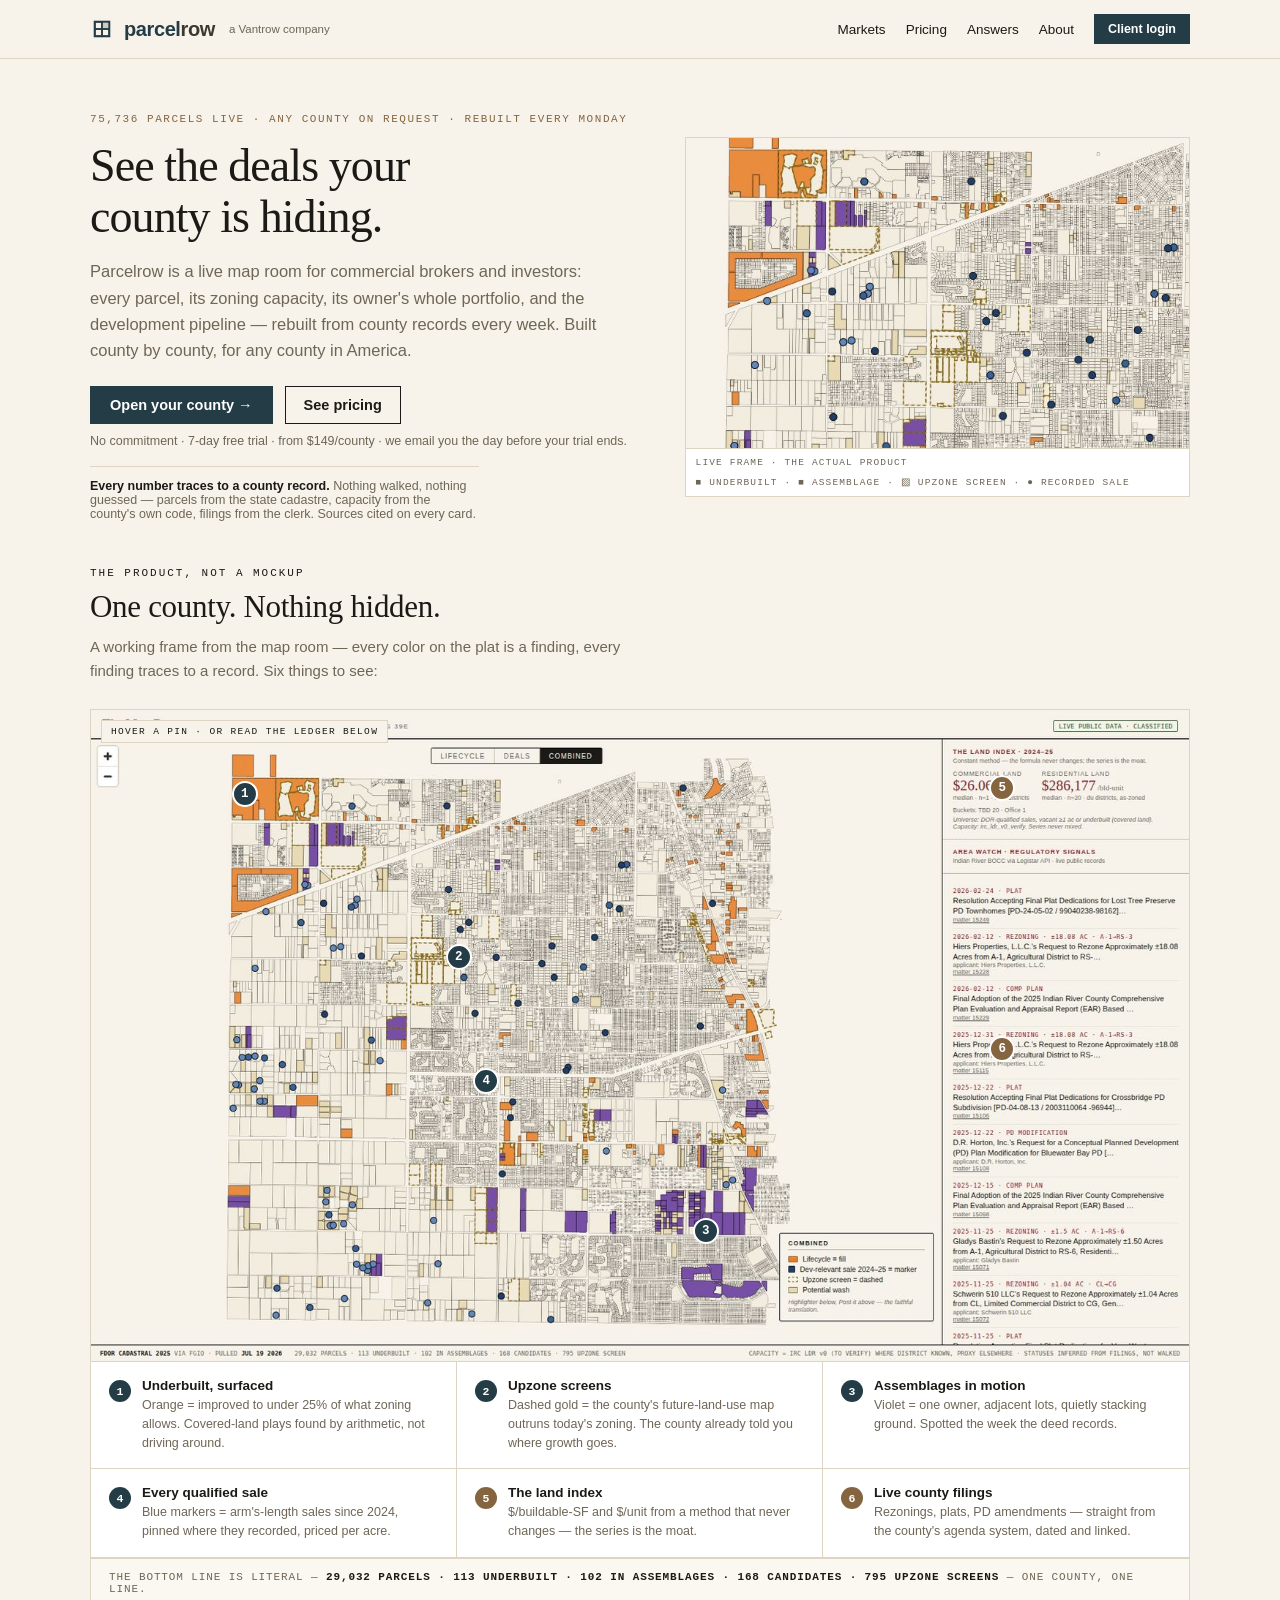
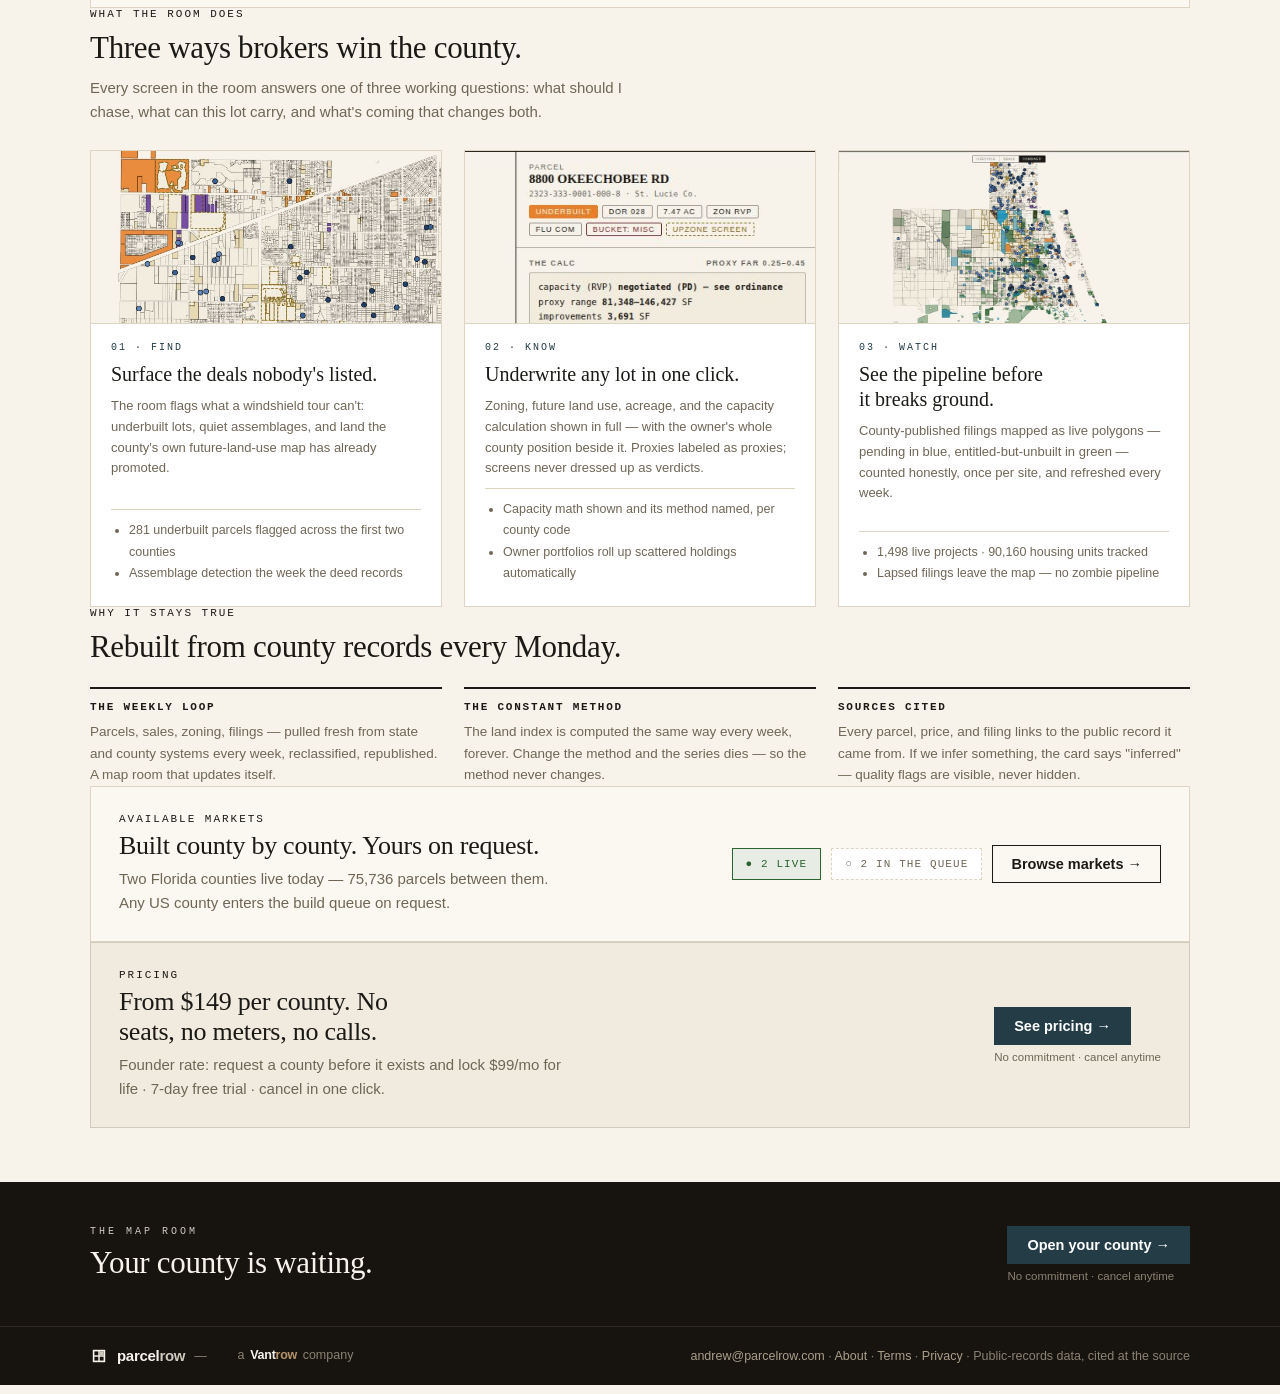
==== commit 9f50169b: "Brand refresh: harbor + newsprint on parcelrow.com The family refresh reaching the first sibling. Va" ====
--- a/index.html
+++ b/index.html
@@ -19,8 +19,8 @@
   :root { color-scheme: light; }
   :root, :root[data-theme="dark"], :root[data-theme="light"] {
     --cream:#f7f3ea; --card:#fbf8f1; --ink:#1c1a16; --mut:#6f6656; --line:#ddd5c2;
-    --brand:#4a72a0; --brand-deep:#39587c; --brand-wash:#e5ebf3;
-    --gold:#b8956a; --gold-ink:#856540; --gold-pale:#eee3d0;
+    --brand:#233c46; --brand-deep:#39587c; --brand-wash:#e5ebf3;
+    --gold:#cfcabe; --gold-ink:#856540; --gold-pale:#f0ebde; --thread-ink:#3c382e;
     --vault:#171410; --live:#2a632f; --live-wash:#e7ede4;
     --serif:Georgia,"Times New Roman",serif;
     --sans:"Manrope","Helvetica Neue",Helvetica,Arial,ui-sans-serif,sans-serif;
@@ -43,6 +43,8 @@
   .nav-r { display:flex; align-items:center; gap:20px; font-family:var(--sans); font-size:13.5px; color:var(--ink); }
   .nav-r a { color:var(--ink); text-decoration:none; }
   .nav-r a:hover { color:var(--brand); }
+  /* `.nav-r a` out-specifies `.btn-primary`; without this the button takes ink. */
+  .nav-r a.btn-primary, .nav-r a.btn-primary:hover { color:#fff; }
   .btn { font-family:var(--sans); font-weight:600; display:inline-block; text-decoration:none; text-align:center; }
   .btn-primary { background:var(--brand); color:#fff; padding:11px 20px; font-size:14.5px; }
   .btn-primary:hover { background:var(--brand-deep); color:#fff; }
@@ -66,7 +68,7 @@
 
   /* section furniture */
   section { padding:52px 0 8px; }
-  .eyebrow { font-family:var(--mono); font-size:11px; letter-spacing:.18em; color:var(--gold-ink); text-transform:uppercase; margin-bottom:10px; }
+  .eyebrow { font-family:var(--mono); font-size:11px; letter-spacing:.18em; color:var(--eyebrow-ink); text-transform:uppercase; margin-bottom:10px; }
   h2 { font-size:31px; font-weight:400; margin:0 0 10px; letter-spacing:-.01em; text-wrap:balance; }
   .lede { font-family:var(--sans); font-size:15px; color:var(--mut); line-height:1.6; margin:0 0 26px; max-width:64ch; }
 
@@ -149,13 +151,13 @@
   footer a { color:#a99e8a; text-decoration:none; }
   footer .l { display:flex; align-items:center; gap:9px; flex-wrap:wrap; }
   footer svg { width:18px; height:18px; }
-  footer .fam-sep { color:#6b6455; }
+  footer .fam-sep { color:#8a8272; }  /* on the vault footer: lighten, not darken */
 </style>
 
 <nav><div class="wrap nav-in">
   <div class="nav-l">
     <svg viewBox="0 0 100 100" aria-hidden="true"><rect x="20" y="20" width="60" height="60" fill="none" stroke="var(--brand)" stroke-width="9"/><line x1="50" y1="20" x2="50" y2="80" stroke="var(--brand)" stroke-width="8"/><line x1="20" y1="50" x2="80" y2="50" stroke="var(--brand)" stroke-width="8"/><rect x="54" y="24" width="22" height="22" fill="var(--gold)"/></svg>
-    <span class="wm"><span style="color:var(--brand)">parcel</span><span style="color:var(--gold)">row</span></span>
+    <span class="wm"><span style="color:var(--brand)">parcel</span><span style="color:var(--thread-ink)">row</span></span>
     <span class="by">a Vantrow company</span>
   </div>
   <div class="nav-r">
@@ -304,8 +306,8 @@
 <footer>
   <div class="in">
     <div class="l">
-      <svg viewBox="0 0 100 100" aria-hidden="true"><rect x="20" y="20" width="60" height="60" fill="none" stroke="#f7f3ea" stroke-width="9"/><line x1="50" y1="20" x2="50" y2="80" stroke="#f7f3ea" stroke-width="8"/><line x1="20" y1="50" x2="80" y2="50" stroke="#f7f3ea" stroke-width="8"/><rect x="54" y="24" width="22" height="22" fill="#b8956a"/></svg>
-      <span class="wm" style="font-size:15px"><span style="color:#f7f3ea">parcel</span><span style="color:#b8956a">row</span></span>
+      <svg viewBox="0 0 100 100" aria-hidden="true"><rect x="20" y="20" width="60" height="60" fill="none" stroke="#f7f3ea" stroke-width="9"/><line x1="50" y1="20" x2="50" y2="80" stroke="#f7f3ea" stroke-width="8"/><line x1="20" y1="50" x2="80" y2="50" stroke="#f7f3ea" stroke-width="8"/><rect x="54" y="24" width="22" height="22" fill="#cfcabe"/></svg>
+      <span class="wm" style="font-size:15px"><span style="color:#f7f3ea">parcel</span><span style="color:#cfcabe">row</span></span>
       <span class="fam-sep">—</span>
       <!-- vantrow:family-bar:start variant=dark -->
       <a href="https://getvantrow.com" style="display:inline-flex;align-items:baseline;gap:0.45em;text-decoration:none;color:inherit;font:inherit"><img src="https://getvantrow.com/brand/vantrow-mark-duo-dark.svg" alt="" style="height:1.3em;width:1.3em;align-self:center" />a <span style="font-weight:700;letter-spacing:-0.02em"><span style="color:#F5F3EB">Vant</span><span style="color:#B8956A">row</span></span> company</a>
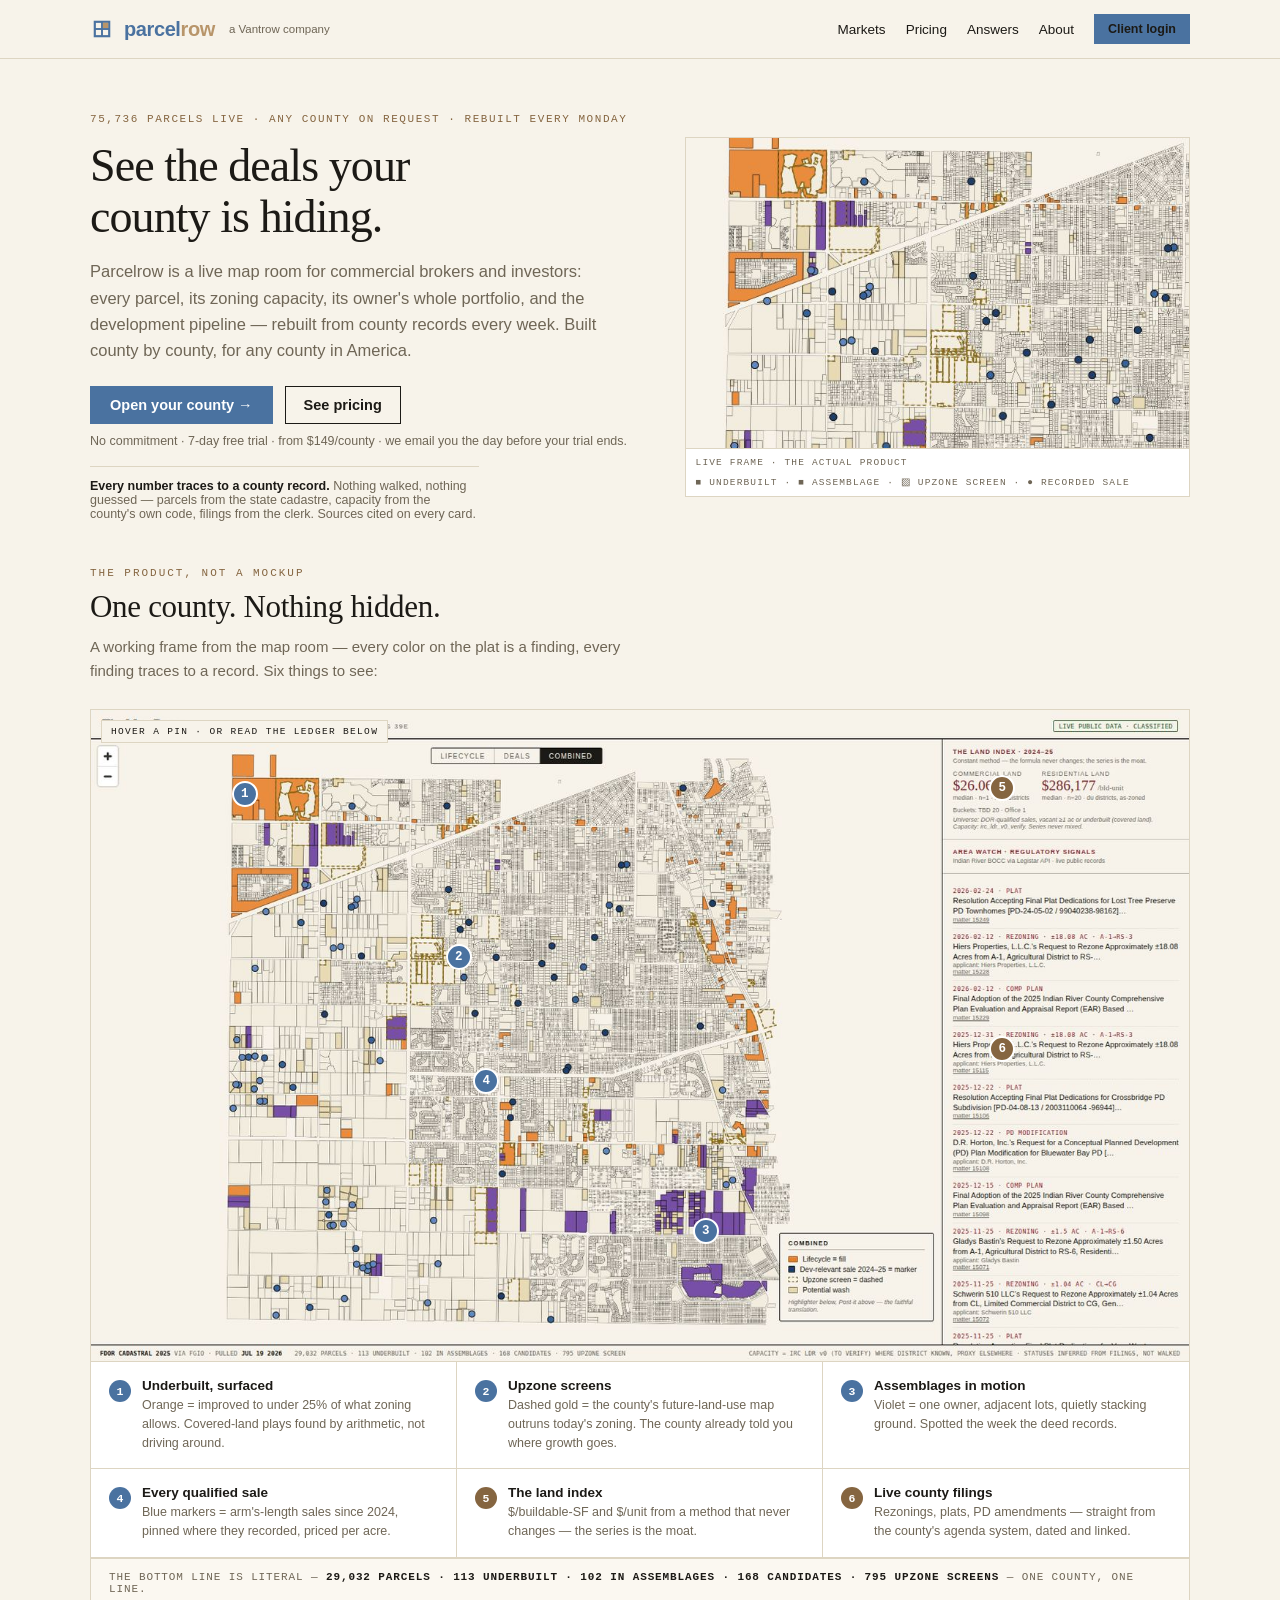
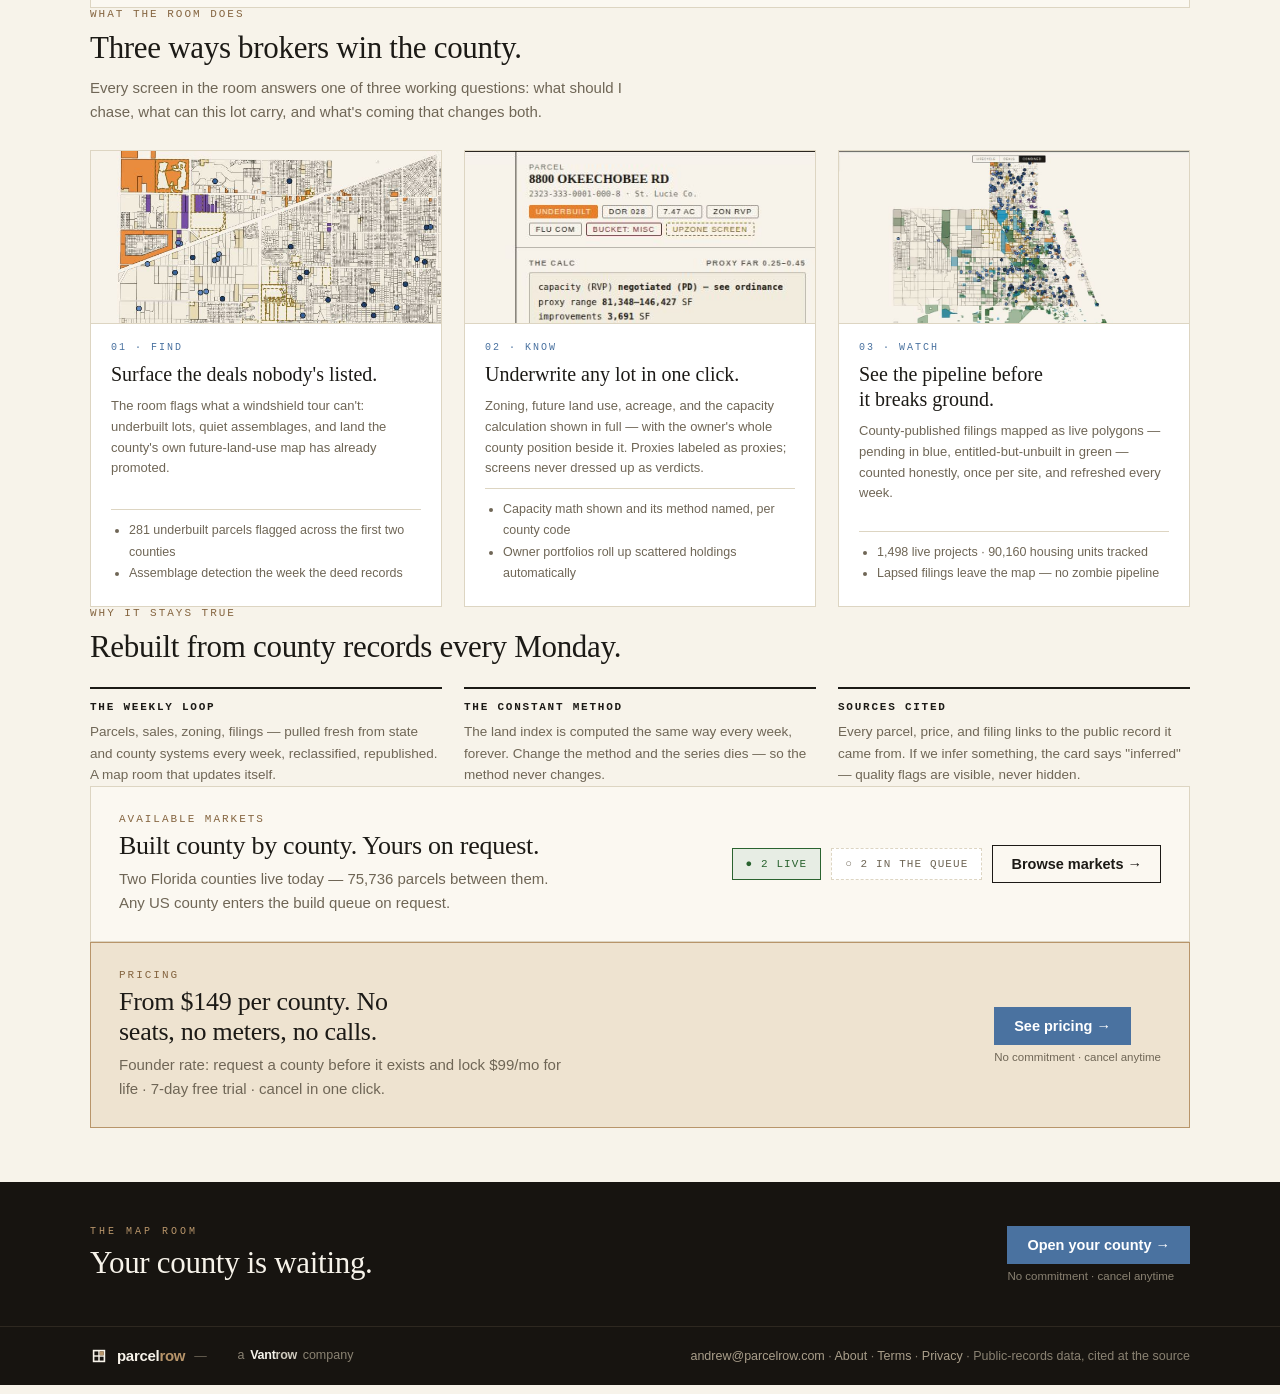
==== commit 959fb125: "Deploy 2026-08-24" ====
--- a/index.html
+++ b/index.html
@@ -19,8 +19,8 @@
   :root { color-scheme: light; }
   :root, :root[data-theme="dark"], :root[data-theme="light"] {
     --cream:#f7f3ea; --card:#fbf8f1; --ink:#1c1a16; --mut:#6f6656; --line:#ddd5c2;
-    --brand:#233c46; --brand-deep:#39587c; --brand-wash:#e5ebf3;
-    --gold:#cfcabe; --gold-ink:#856540; --gold-pale:#f0ebde; --thread-ink:#3c382e;
+    --brand:#4a72a0; --brand-deep:#39587c; --brand-wash:#e5ebf3;
+    --gold:#b8956a; --gold-ink:#856540; --gold-pale:#eee3d0;
     --vault:#171410; --live:#2a632f; --live-wash:#e7ede4;
     --serif:Georgia,"Times New Roman",serif;
     --sans:"Manrope","Helvetica Neue",Helvetica,Arial,ui-sans-serif,sans-serif;
@@ -43,8 +43,6 @@
   .nav-r { display:flex; align-items:center; gap:20px; font-family:var(--sans); font-size:13.5px; color:var(--ink); }
   .nav-r a { color:var(--ink); text-decoration:none; }
   .nav-r a:hover { color:var(--brand); }
-  /* `.nav-r a` out-specifies `.btn-primary`; without this the button takes ink. */
-  .nav-r a.btn-primary, .nav-r a.btn-primary:hover { color:#fff; }
   .btn { font-family:var(--sans); font-weight:600; display:inline-block; text-decoration:none; text-align:center; }
   .btn-primary { background:var(--brand); color:#fff; padding:11px 20px; font-size:14.5px; }
   .btn-primary:hover { background:var(--brand-deep); color:#fff; }
@@ -68,7 +66,7 @@
 
   /* section furniture */
   section { padding:52px 0 8px; }
-  .eyebrow { font-family:var(--mono); font-size:11px; letter-spacing:.18em; color:var(--eyebrow-ink); text-transform:uppercase; margin-bottom:10px; }
+  .eyebrow { font-family:var(--mono); font-size:11px; letter-spacing:.18em; color:var(--gold-ink); text-transform:uppercase; margin-bottom:10px; }
   h2 { font-size:31px; font-weight:400; margin:0 0 10px; letter-spacing:-.01em; text-wrap:balance; }
   .lede { font-family:var(--sans); font-size:15px; color:var(--mut); line-height:1.6; margin:0 0 26px; max-width:64ch; }
 
@@ -151,13 +149,13 @@
   footer a { color:#a99e8a; text-decoration:none; }
   footer .l { display:flex; align-items:center; gap:9px; flex-wrap:wrap; }
   footer svg { width:18px; height:18px; }
-  footer .fam-sep { color:#8a8272; }  /* on the vault footer: lighten, not darken */
+  footer .fam-sep { color:#6b6455; }
 </style>
 
 <nav><div class="wrap nav-in">
   <div class="nav-l">
     <svg viewBox="0 0 100 100" aria-hidden="true"><rect x="20" y="20" width="60" height="60" fill="none" stroke="var(--brand)" stroke-width="9"/><line x1="50" y1="20" x2="50" y2="80" stroke="var(--brand)" stroke-width="8"/><line x1="20" y1="50" x2="80" y2="50" stroke="var(--brand)" stroke-width="8"/><rect x="54" y="24" width="22" height="22" fill="var(--gold)"/></svg>
-    <span class="wm"><span style="color:var(--brand)">parcel</span><span style="color:var(--thread-ink)">row</span></span>
+    <span class="wm"><span style="color:var(--brand)">parcel</span><span style="color:var(--gold)">row</span></span>
     <span class="by">a Vantrow company</span>
   </div>
   <div class="nav-r">
@@ -306,11 +304,11 @@
 <footer>
   <div class="in">
     <div class="l">
-      <svg viewBox="0 0 100 100" aria-hidden="true"><rect x="20" y="20" width="60" height="60" fill="none" stroke="#f7f3ea" stroke-width="9"/><line x1="50" y1="20" x2="50" y2="80" stroke="#f7f3ea" stroke-width="8"/><line x1="20" y1="50" x2="80" y2="50" stroke="#f7f3ea" stroke-width="8"/><rect x="54" y="24" width="22" height="22" fill="#cfcabe"/></svg>
-      <span class="wm" style="font-size:15px"><span style="color:#f7f3ea">parcel</span><span style="color:#cfcabe">row</span></span>
+      <svg viewBox="0 0 100 100" aria-hidden="true"><rect x="20" y="20" width="60" height="60" fill="none" stroke="#f7f3ea" stroke-width="9"/><line x1="50" y1="20" x2="50" y2="80" stroke="#f7f3ea" stroke-width="8"/><line x1="20" y1="50" x2="80" y2="50" stroke="#f7f3ea" stroke-width="8"/><rect x="54" y="24" width="22" height="22" fill="#b8956a"/></svg>
+      <span class="wm" style="font-size:15px"><span style="color:#f7f3ea">parcel</span><span style="color:#b8956a">row</span></span>
       <span class="fam-sep">—</span>
       <!-- vantrow:family-bar:start variant=dark -->
-      <a href="https://getvantrow.com" style="display:inline-flex;align-items:baseline;gap:0.45em;text-decoration:none;color:inherit;font:inherit"><img src="https://getvantrow.com/brand/vantrow-mark-duo-dark.svg" alt="" style="height:1.3em;width:1.3em;align-self:center" />a <span style="font-weight:700;letter-spacing:-0.02em"><span style="color:#F5F3EB">Vant</span><span style="color:#B8956A">row</span></span> company</a>
+      <a href="https://getvantrow.com" style="display:inline-flex;align-items:baseline;gap:0.45em;text-decoration:none;color:inherit;font:inherit"><img src="https://getvantrow.com/brand/vantrow-mark-duo-dark.svg" alt="" style="height:1.3em;width:1.3em;align-self:center" />a <span style="font-weight:700;letter-spacing:-0.02em"><span style="color:#F5F3EB">Vant</span><span style="color:#CFCABE">row</span></span> company</a>
       <!-- vantrow:family-bar:end -->
     </div>
     <div><a href="mailto:andrew@parcelrow.com">andrew@parcelrow.com</a> · <a href="about.html">About</a> · <a href="terms.html">Terms</a> · <a href="privacy.html">Privacy</a> · Public-records data, cited at the source</div>
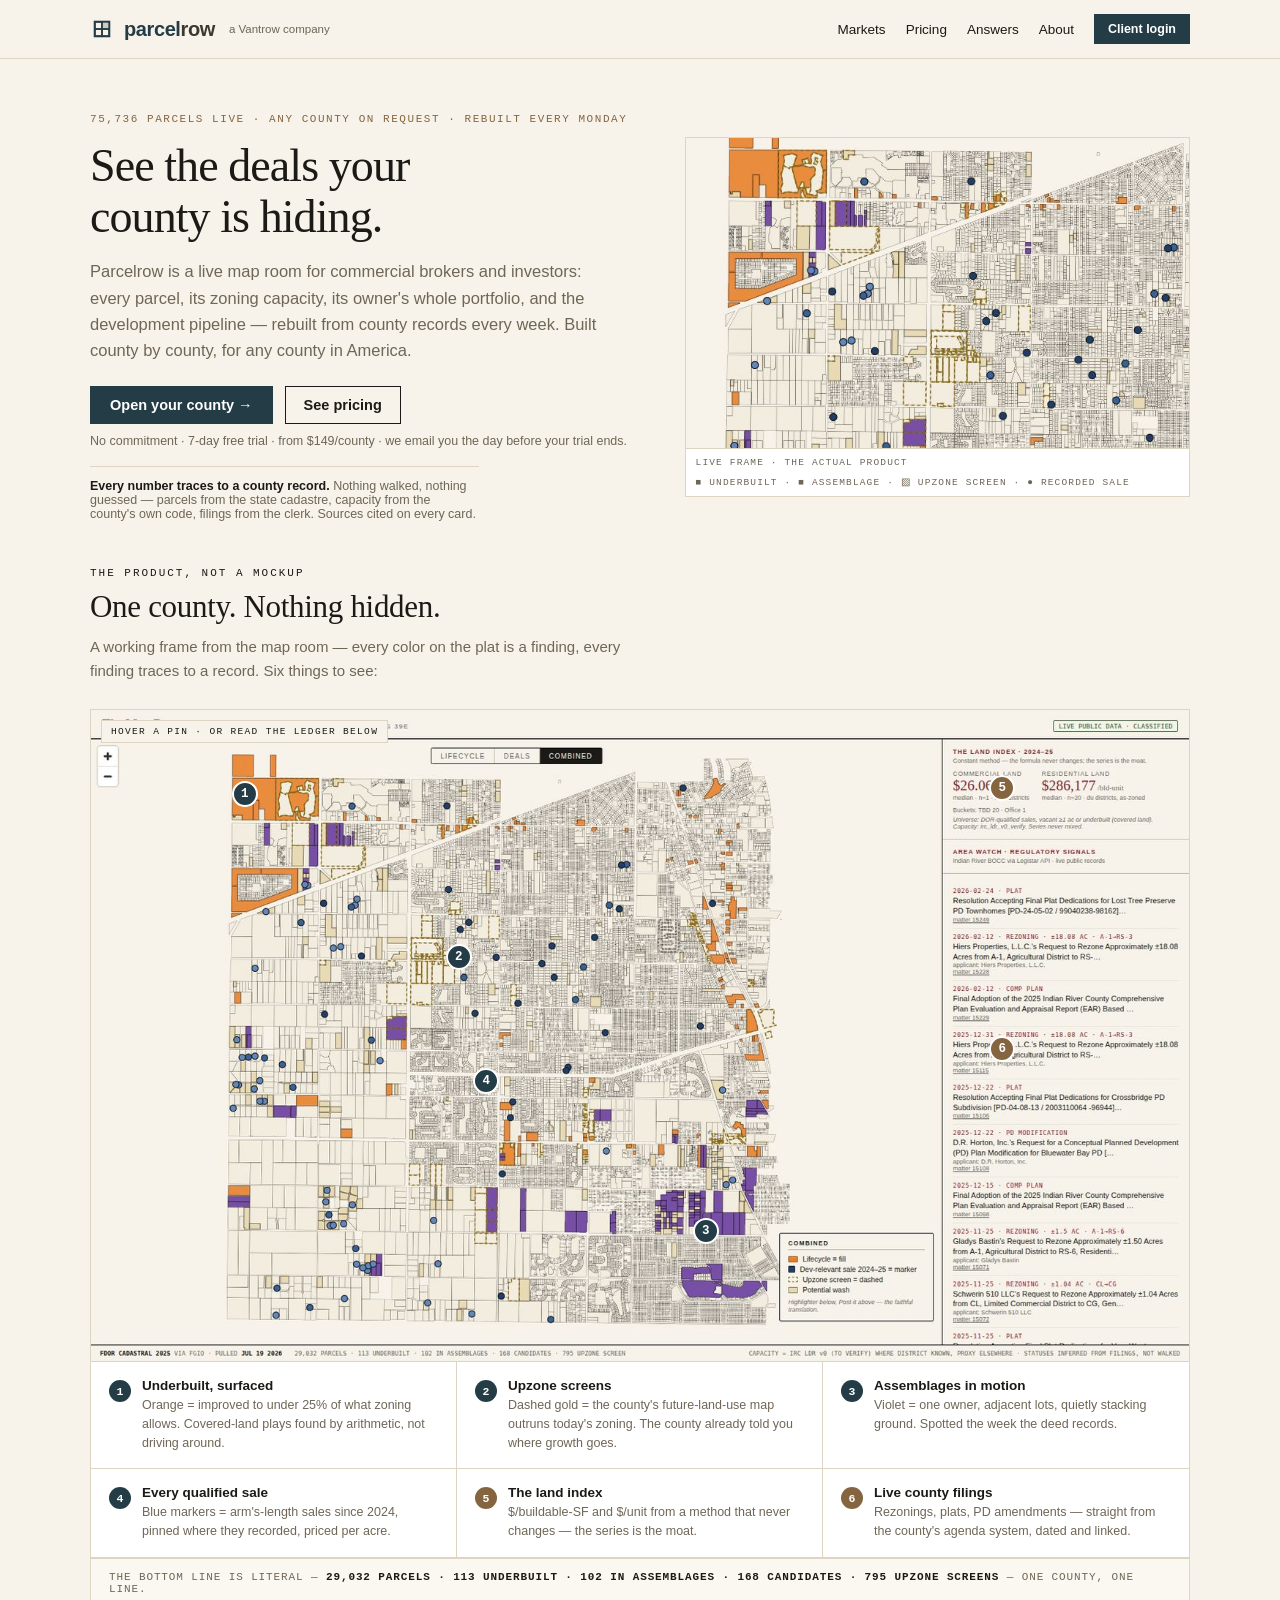
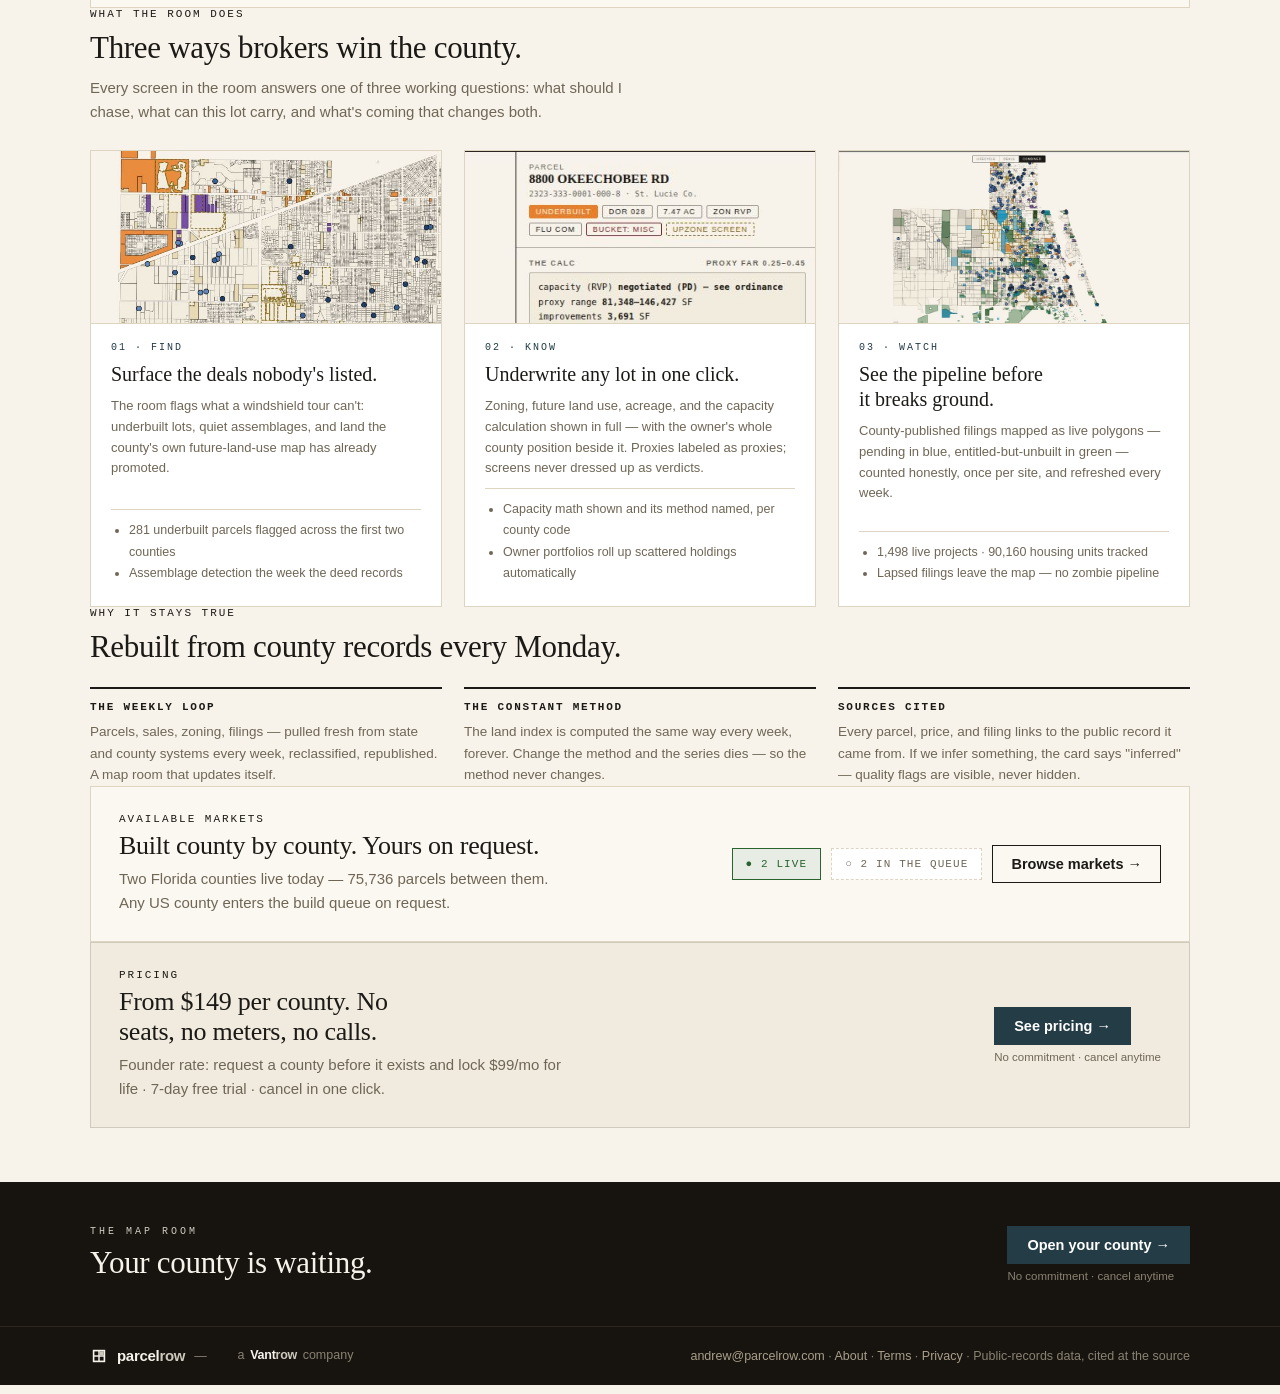
==== commit 928c011c: "Merge pull request #1 from andrewpbrown33/claude/brand-refresh-newsprint Brand refresh: harbor + new" ====
--- a/index.html
+++ b/index.html
@@ -19,8 +19,8 @@
   :root { color-scheme: light; }
   :root, :root[data-theme="dark"], :root[data-theme="light"] {
     --cream:#f7f3ea; --card:#fbf8f1; --ink:#1c1a16; --mut:#6f6656; --line:#ddd5c2;
-    --brand:#4a72a0; --brand-deep:#39587c; --brand-wash:#e5ebf3;
-    --gold:#b8956a; --gold-ink:#856540; --gold-pale:#eee3d0;
+    --brand:#233c46; --brand-deep:#39587c; --brand-wash:#e5ebf3;
+    --gold:#cfcabe; --gold-ink:#856540; --gold-pale:#f0ebde; --thread-ink:#3c382e;
     --vault:#171410; --live:#2a632f; --live-wash:#e7ede4;
     --serif:Georgia,"Times New Roman",serif;
     --sans:"Manrope","Helvetica Neue",Helvetica,Arial,ui-sans-serif,sans-serif;
@@ -43,6 +43,8 @@
   .nav-r { display:flex; align-items:center; gap:20px; font-family:var(--sans); font-size:13.5px; color:var(--ink); }
   .nav-r a { color:var(--ink); text-decoration:none; }
   .nav-r a:hover { color:var(--brand); }
+  /* `.nav-r a` out-specifies `.btn-primary`; without this the button takes ink. */
+  .nav-r a.btn-primary, .nav-r a.btn-primary:hover { color:#fff; }
   .btn { font-family:var(--sans); font-weight:600; display:inline-block; text-decoration:none; text-align:center; }
   .btn-primary { background:var(--brand); color:#fff; padding:11px 20px; font-size:14.5px; }
   .btn-primary:hover { background:var(--brand-deep); color:#fff; }
@@ -66,7 +68,7 @@
 
   /* section furniture */
   section { padding:52px 0 8px; }
-  .eyebrow { font-family:var(--mono); font-size:11px; letter-spacing:.18em; color:var(--gold-ink); text-transform:uppercase; margin-bottom:10px; }
+  .eyebrow { font-family:var(--mono); font-size:11px; letter-spacing:.18em; color:var(--eyebrow-ink); text-transform:uppercase; margin-bottom:10px; }
   h2 { font-size:31px; font-weight:400; margin:0 0 10px; letter-spacing:-.01em; text-wrap:balance; }
   .lede { font-family:var(--sans); font-size:15px; color:var(--mut); line-height:1.6; margin:0 0 26px; max-width:64ch; }
 
@@ -149,13 +151,13 @@
   footer a { color:#a99e8a; text-decoration:none; }
   footer .l { display:flex; align-items:center; gap:9px; flex-wrap:wrap; }
   footer svg { width:18px; height:18px; }
-  footer .fam-sep { color:#6b6455; }
+  footer .fam-sep { color:#8a8272; }  /* on the vault footer: lighten, not darken */
 </style>
 
 <nav><div class="wrap nav-in">
   <div class="nav-l">
     <svg viewBox="0 0 100 100" aria-hidden="true"><rect x="20" y="20" width="60" height="60" fill="none" stroke="var(--brand)" stroke-width="9"/><line x1="50" y1="20" x2="50" y2="80" stroke="var(--brand)" stroke-width="8"/><line x1="20" y1="50" x2="80" y2="50" stroke="var(--brand)" stroke-width="8"/><rect x="54" y="24" width="22" height="22" fill="var(--gold)"/></svg>
-    <span class="wm"><span style="color:var(--brand)">parcel</span><span style="color:var(--gold)">row</span></span>
+    <span class="wm"><span style="color:var(--brand)">parcel</span><span style="color:var(--thread-ink)">row</span></span>
     <span class="by">a Vantrow company</span>
   </div>
   <div class="nav-r">
@@ -304,8 +306,8 @@
 <footer>
   <div class="in">
     <div class="l">
-      <svg viewBox="0 0 100 100" aria-hidden="true"><rect x="20" y="20" width="60" height="60" fill="none" stroke="#f7f3ea" stroke-width="9"/><line x1="50" y1="20" x2="50" y2="80" stroke="#f7f3ea" stroke-width="8"/><line x1="20" y1="50" x2="80" y2="50" stroke="#f7f3ea" stroke-width="8"/><rect x="54" y="24" width="22" height="22" fill="#b8956a"/></svg>
-      <span class="wm" style="font-size:15px"><span style="color:#f7f3ea">parcel</span><span style="color:#b8956a">row</span></span>
+      <svg viewBox="0 0 100 100" aria-hidden="true"><rect x="20" y="20" width="60" height="60" fill="none" stroke="#f7f3ea" stroke-width="9"/><line x1="50" y1="20" x2="50" y2="80" stroke="#f7f3ea" stroke-width="8"/><line x1="20" y1="50" x2="80" y2="50" stroke="#f7f3ea" stroke-width="8"/><rect x="54" y="24" width="22" height="22" fill="#cfcabe"/></svg>
+      <span class="wm" style="font-size:15px"><span style="color:#f7f3ea">parcel</span><span style="color:#cfcabe">row</span></span>
       <span class="fam-sep">—</span>
       <!-- vantrow:family-bar:start variant=dark -->
       <a href="https://getvantrow.com" style="display:inline-flex;align-items:baseline;gap:0.45em;text-decoration:none;color:inherit;font:inherit"><img src="https://getvantrow.com/brand/vantrow-mark-duo-dark.svg" alt="" style="height:1.3em;width:1.3em;align-self:center" />a <span style="font-weight:700;letter-spacing:-0.02em"><span style="color:#F5F3EB">Vant</span><span style="color:#CFCABE">row</span></span> company</a>
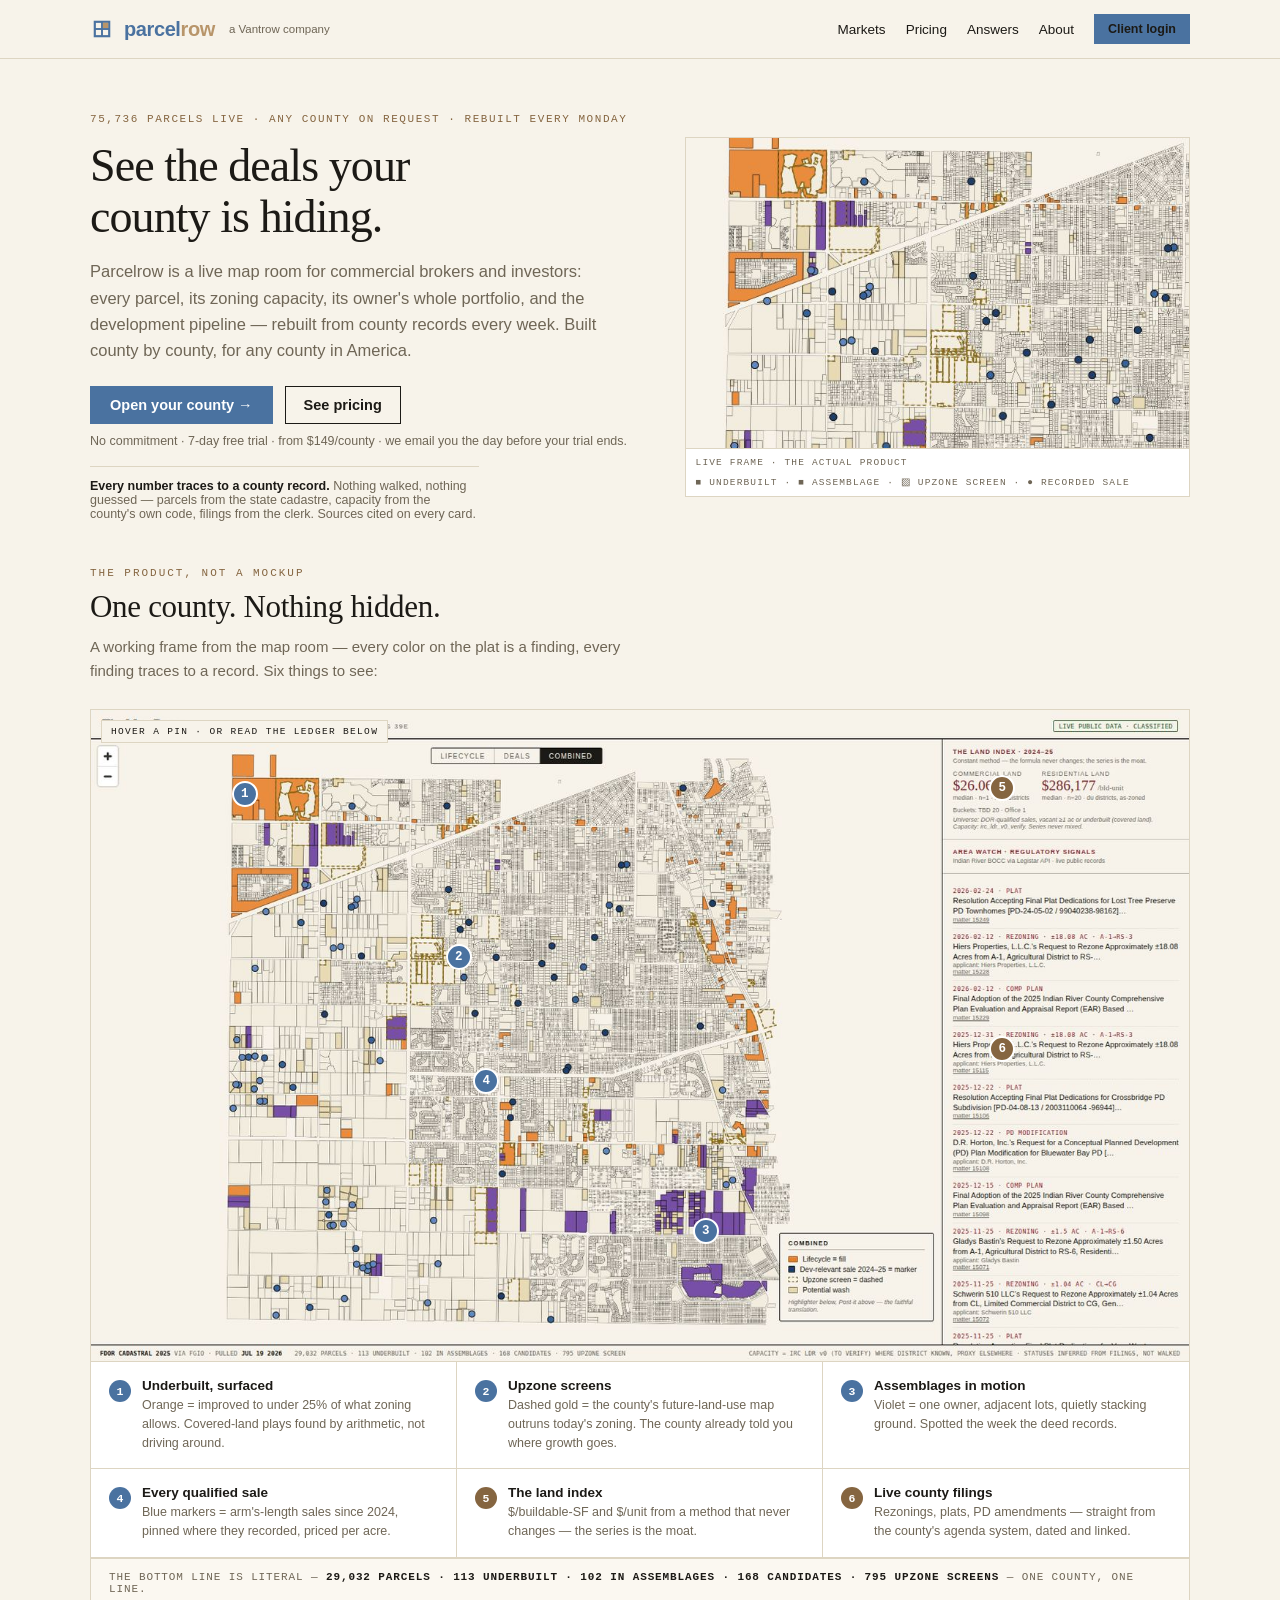
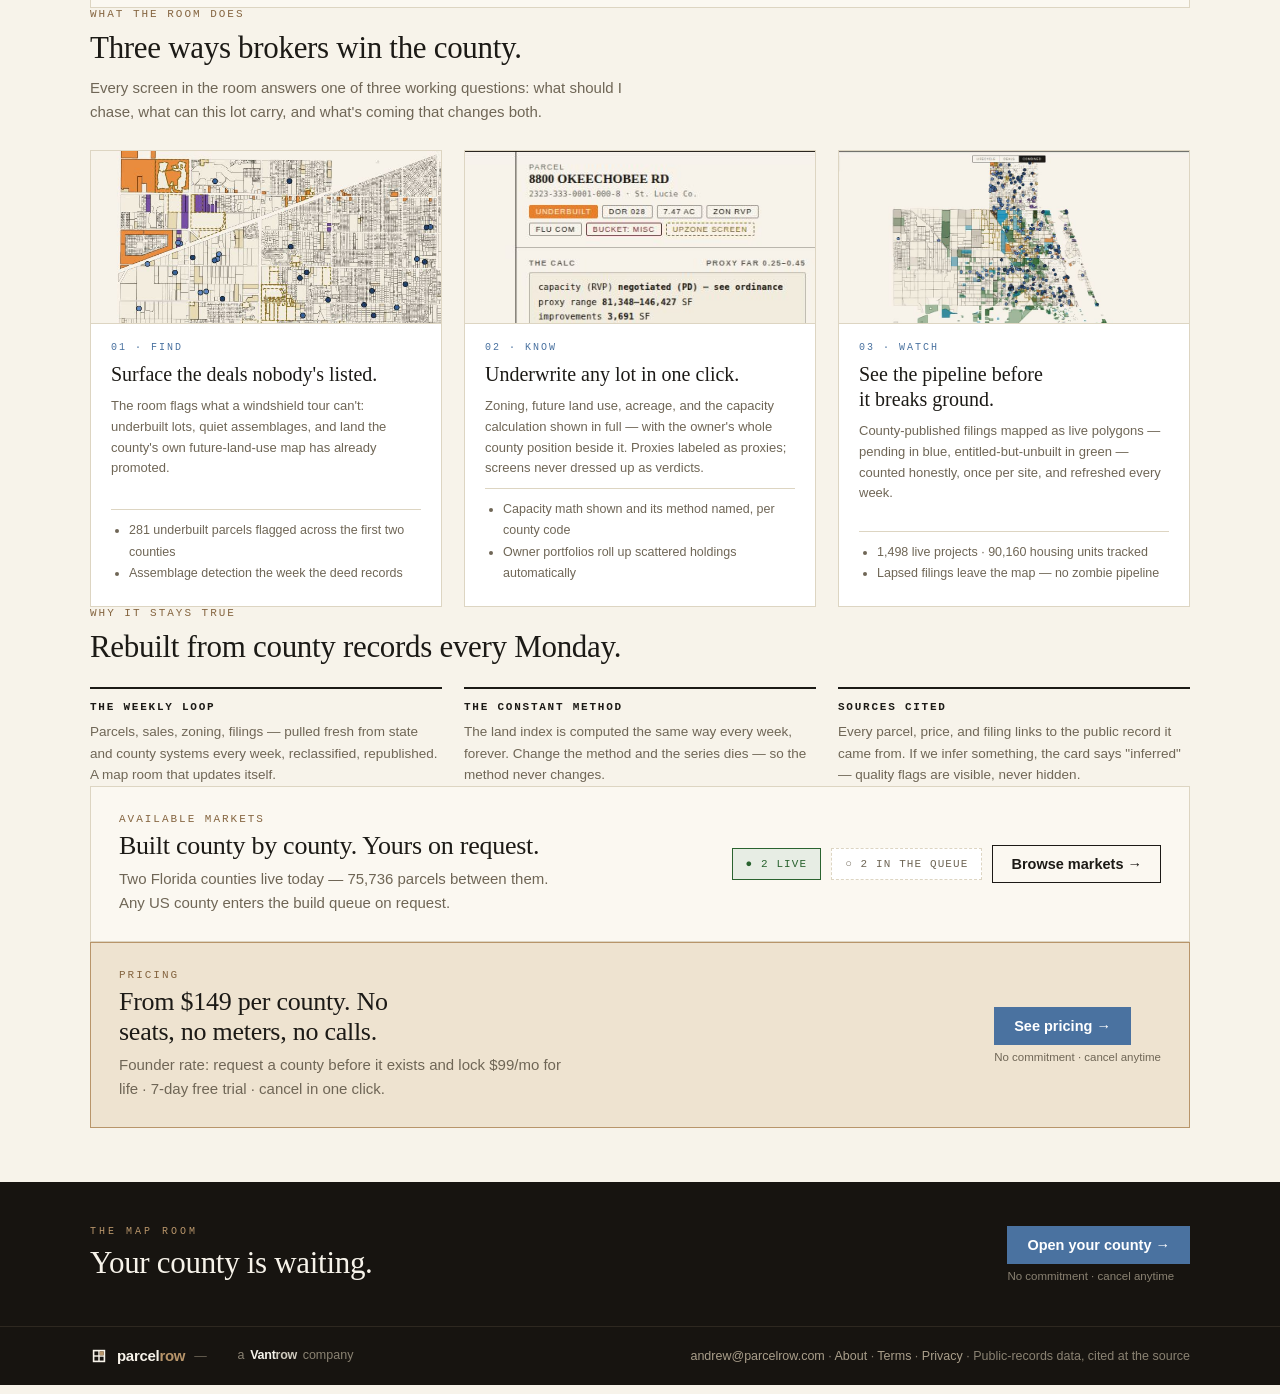
==== commit c5f2d4d0: "Deploy 2026-09-07" ====
--- a/index.html
+++ b/index.html
@@ -19,8 +19,8 @@
   :root { color-scheme: light; }
   :root, :root[data-theme="dark"], :root[data-theme="light"] {
     --cream:#f7f3ea; --card:#fbf8f1; --ink:#1c1a16; --mut:#6f6656; --line:#ddd5c2;
-    --brand:#233c46; --brand-deep:#39587c; --brand-wash:#e5ebf3;
-    --gold:#cfcabe; --gold-ink:#856540; --gold-pale:#f0ebde; --thread-ink:#3c382e;
+    --brand:#4a72a0; --brand-deep:#39587c; --brand-wash:#e5ebf3;
+    --gold:#b8956a; --gold-ink:#856540; --gold-pale:#eee3d0;
     --vault:#171410; --live:#2a632f; --live-wash:#e7ede4;
     --serif:Georgia,"Times New Roman",serif;
     --sans:"Manrope","Helvetica Neue",Helvetica,Arial,ui-sans-serif,sans-serif;
@@ -43,8 +43,6 @@
   .nav-r { display:flex; align-items:center; gap:20px; font-family:var(--sans); font-size:13.5px; color:var(--ink); }
   .nav-r a { color:var(--ink); text-decoration:none; }
   .nav-r a:hover { color:var(--brand); }
-  /* `.nav-r a` out-specifies `.btn-primary`; without this the button takes ink. */
-  .nav-r a.btn-primary, .nav-r a.btn-primary:hover { color:#fff; }
   .btn { font-family:var(--sans); font-weight:600; display:inline-block; text-decoration:none; text-align:center; }
   .btn-primary { background:var(--brand); color:#fff; padding:11px 20px; font-size:14.5px; }
   .btn-primary:hover { background:var(--brand-deep); color:#fff; }
@@ -68,7 +66,7 @@
 
   /* section furniture */
   section { padding:52px 0 8px; }
-  .eyebrow { font-family:var(--mono); font-size:11px; letter-spacing:.18em; color:var(--eyebrow-ink); text-transform:uppercase; margin-bottom:10px; }
+  .eyebrow { font-family:var(--mono); font-size:11px; letter-spacing:.18em; color:var(--gold-ink); text-transform:uppercase; margin-bottom:10px; }
   h2 { font-size:31px; font-weight:400; margin:0 0 10px; letter-spacing:-.01em; text-wrap:balance; }
   .lede { font-family:var(--sans); font-size:15px; color:var(--mut); line-height:1.6; margin:0 0 26px; max-width:64ch; }
 
@@ -151,13 +149,13 @@
   footer a { color:#a99e8a; text-decoration:none; }
   footer .l { display:flex; align-items:center; gap:9px; flex-wrap:wrap; }
   footer svg { width:18px; height:18px; }
-  footer .fam-sep { color:#8a8272; }  /* on the vault footer: lighten, not darken */
+  footer .fam-sep { color:#6b6455; }
 </style>
 
 <nav><div class="wrap nav-in">
   <div class="nav-l">
     <svg viewBox="0 0 100 100" aria-hidden="true"><rect x="20" y="20" width="60" height="60" fill="none" stroke="var(--brand)" stroke-width="9"/><line x1="50" y1="20" x2="50" y2="80" stroke="var(--brand)" stroke-width="8"/><line x1="20" y1="50" x2="80" y2="50" stroke="var(--brand)" stroke-width="8"/><rect x="54" y="24" width="22" height="22" fill="var(--gold)"/></svg>
-    <span class="wm"><span style="color:var(--brand)">parcel</span><span style="color:var(--thread-ink)">row</span></span>
+    <span class="wm"><span style="color:var(--brand)">parcel</span><span style="color:var(--gold)">row</span></span>
     <span class="by">a Vantrow company</span>
   </div>
   <div class="nav-r">
@@ -306,8 +304,8 @@
 <footer>
   <div class="in">
     <div class="l">
-      <svg viewBox="0 0 100 100" aria-hidden="true"><rect x="20" y="20" width="60" height="60" fill="none" stroke="#f7f3ea" stroke-width="9"/><line x1="50" y1="20" x2="50" y2="80" stroke="#f7f3ea" stroke-width="8"/><line x1="20" y1="50" x2="80" y2="50" stroke="#f7f3ea" stroke-width="8"/><rect x="54" y="24" width="22" height="22" fill="#cfcabe"/></svg>
-      <span class="wm" style="font-size:15px"><span style="color:#f7f3ea">parcel</span><span style="color:#cfcabe">row</span></span>
+      <svg viewBox="0 0 100 100" aria-hidden="true"><rect x="20" y="20" width="60" height="60" fill="none" stroke="#f7f3ea" stroke-width="9"/><line x1="50" y1="20" x2="50" y2="80" stroke="#f7f3ea" stroke-width="8"/><line x1="20" y1="50" x2="80" y2="50" stroke="#f7f3ea" stroke-width="8"/><rect x="54" y="24" width="22" height="22" fill="#b8956a"/></svg>
+      <span class="wm" style="font-size:15px"><span style="color:#f7f3ea">parcel</span><span style="color:#b8956a">row</span></span>
       <span class="fam-sep">—</span>
       <!-- vantrow:family-bar:start variant=dark -->
       <a href="https://getvantrow.com" style="display:inline-flex;align-items:baseline;gap:0.45em;text-decoration:none;color:inherit;font:inherit"><img src="https://getvantrow.com/brand/vantrow-mark-duo-dark.svg" alt="" style="height:1.3em;width:1.3em;align-self:center" />a <span style="font-weight:700;letter-spacing:-0.02em"><span style="color:#F5F3EB">Vant</span><span style="color:#CFCABE">row</span></span> company</a>
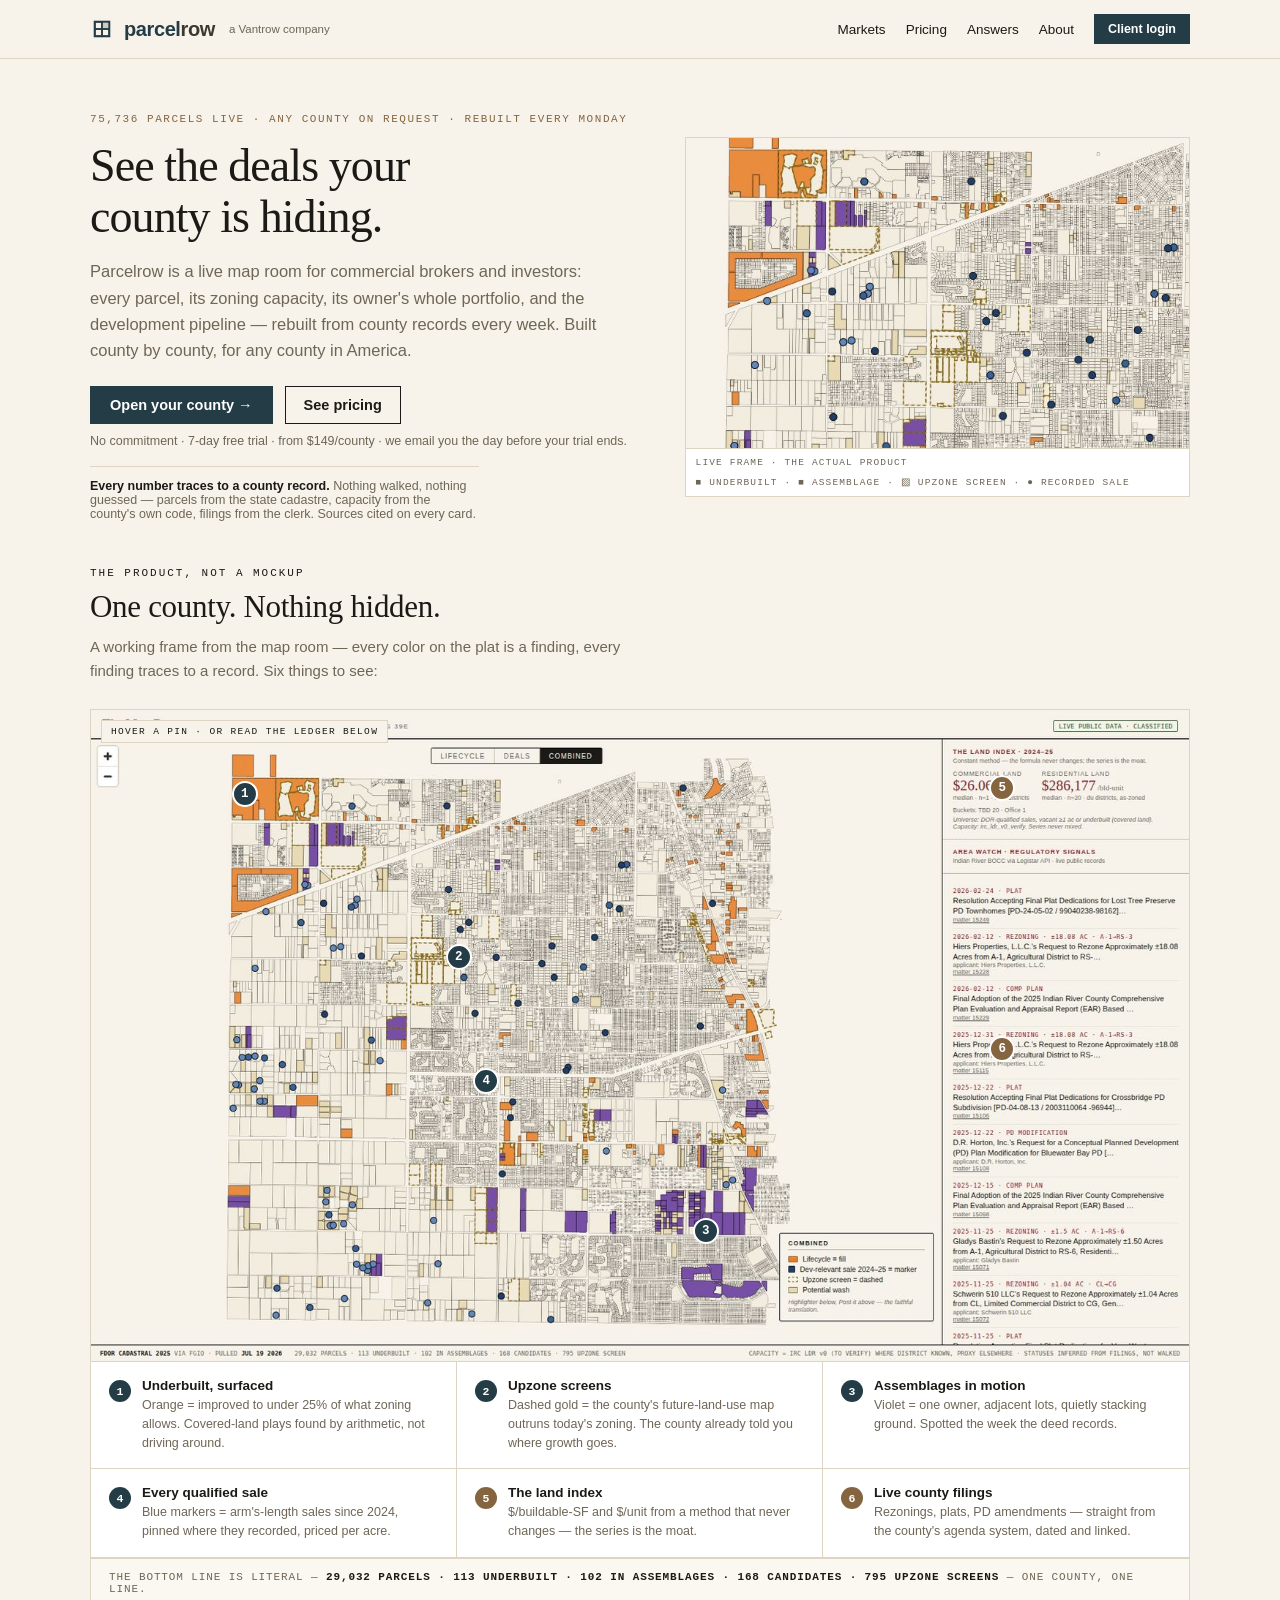
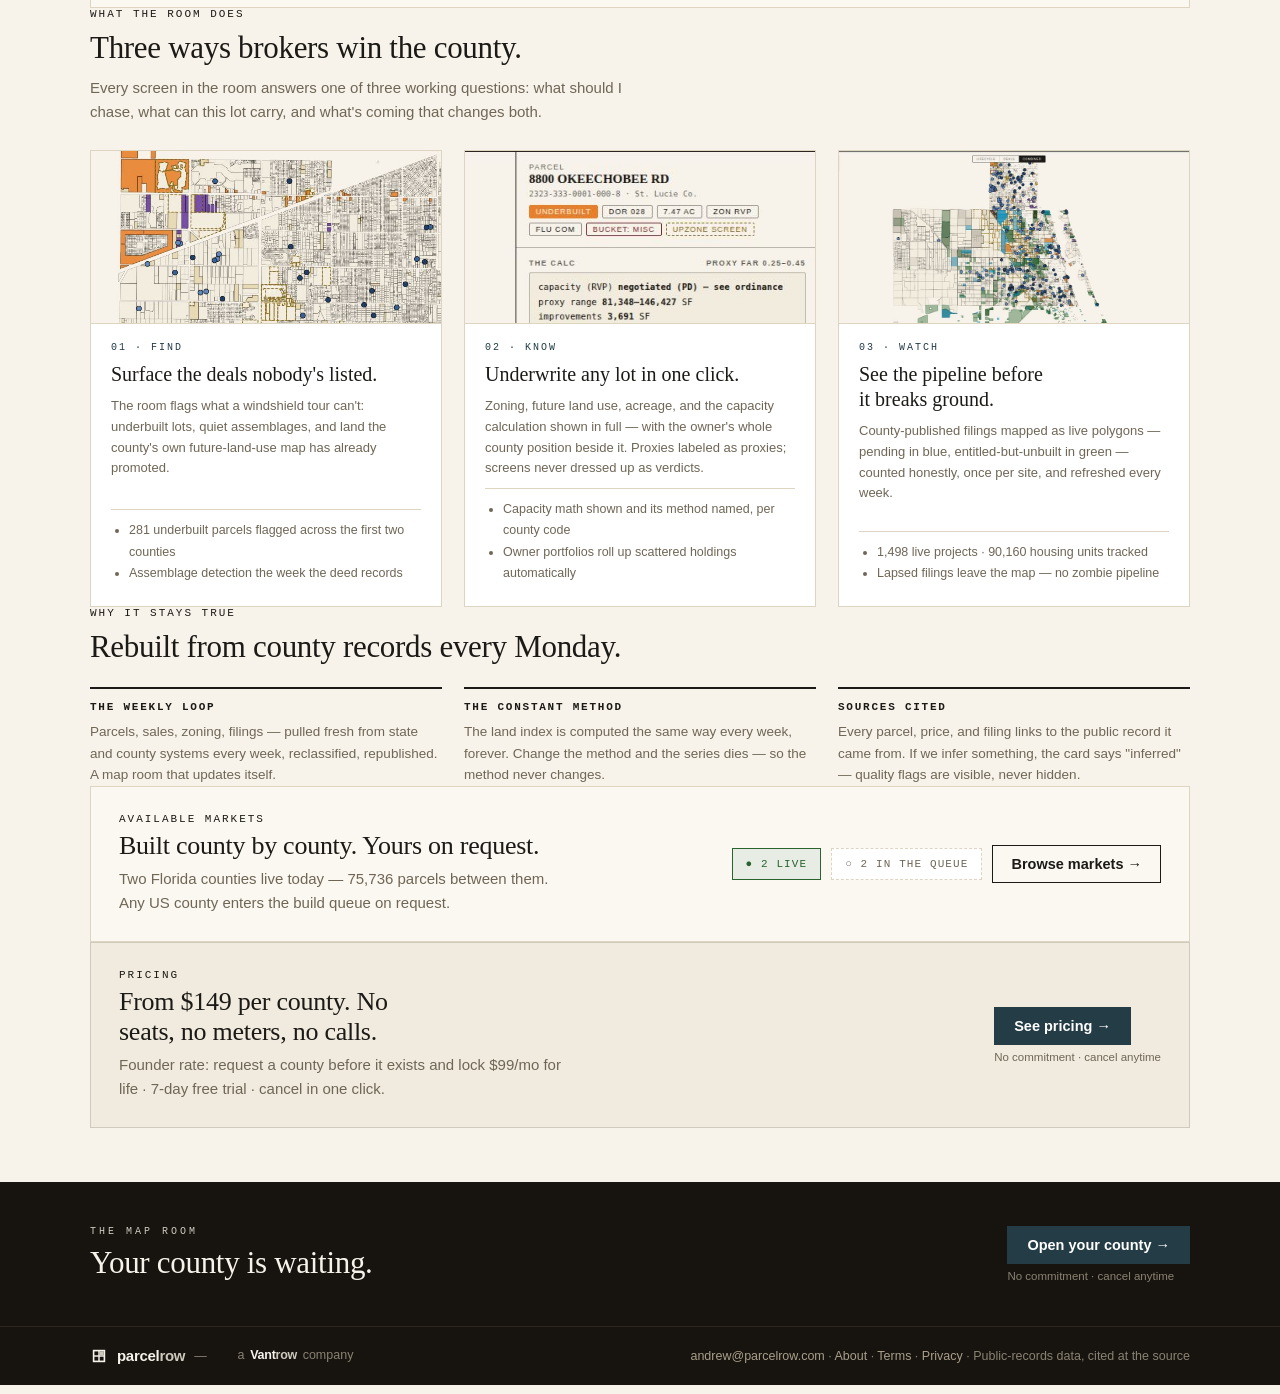
==== commit db30755e: "Restore the brand refresh the weekly deploy overwrote The site-deploy bot's "Deploy 2026-09-07" rege" ====
--- a/index.html
+++ b/index.html
@@ -19,8 +19,8 @@
   :root { color-scheme: light; }
   :root, :root[data-theme="dark"], :root[data-theme="light"] {
     --cream:#f7f3ea; --card:#fbf8f1; --ink:#1c1a16; --mut:#6f6656; --line:#ddd5c2;
-    --brand:#4a72a0; --brand-deep:#39587c; --brand-wash:#e5ebf3;
-    --gold:#b8956a; --gold-ink:#856540; --gold-pale:#eee3d0;
+    --brand:#233c46; --brand-deep:#39587c; --brand-wash:#e5ebf3;
+    --gold:#cfcabe; --gold-ink:#856540; --gold-pale:#f0ebde; --thread-ink:#3c382e;
     --vault:#171410; --live:#2a632f; --live-wash:#e7ede4;
     --serif:Georgia,"Times New Roman",serif;
     --sans:"Manrope","Helvetica Neue",Helvetica,Arial,ui-sans-serif,sans-serif;
@@ -43,6 +43,8 @@
   .nav-r { display:flex; align-items:center; gap:20px; font-family:var(--sans); font-size:13.5px; color:var(--ink); }
   .nav-r a { color:var(--ink); text-decoration:none; }
   .nav-r a:hover { color:var(--brand); }
+  /* `.nav-r a` out-specifies `.btn-primary`; without this the button takes ink. */
+  .nav-r a.btn-primary, .nav-r a.btn-primary:hover { color:#fff; }
   .btn { font-family:var(--sans); font-weight:600; display:inline-block; text-decoration:none; text-align:center; }
   .btn-primary { background:var(--brand); color:#fff; padding:11px 20px; font-size:14.5px; }
   .btn-primary:hover { background:var(--brand-deep); color:#fff; }
@@ -66,7 +68,7 @@
 
   /* section furniture */
   section { padding:52px 0 8px; }
-  .eyebrow { font-family:var(--mono); font-size:11px; letter-spacing:.18em; color:var(--gold-ink); text-transform:uppercase; margin-bottom:10px; }
+  .eyebrow { font-family:var(--mono); font-size:11px; letter-spacing:.18em; color:var(--eyebrow-ink); text-transform:uppercase; margin-bottom:10px; }
   h2 { font-size:31px; font-weight:400; margin:0 0 10px; letter-spacing:-.01em; text-wrap:balance; }
   .lede { font-family:var(--sans); font-size:15px; color:var(--mut); line-height:1.6; margin:0 0 26px; max-width:64ch; }
 
@@ -149,13 +151,13 @@
   footer a { color:#a99e8a; text-decoration:none; }
   footer .l { display:flex; align-items:center; gap:9px; flex-wrap:wrap; }
   footer svg { width:18px; height:18px; }
-  footer .fam-sep { color:#6b6455; }
+  footer .fam-sep { color:#8a8272; }  /* on the vault footer: lighten, not darken */
 </style>
 
 <nav><div class="wrap nav-in">
   <div class="nav-l">
     <svg viewBox="0 0 100 100" aria-hidden="true"><rect x="20" y="20" width="60" height="60" fill="none" stroke="var(--brand)" stroke-width="9"/><line x1="50" y1="20" x2="50" y2="80" stroke="var(--brand)" stroke-width="8"/><line x1="20" y1="50" x2="80" y2="50" stroke="var(--brand)" stroke-width="8"/><rect x="54" y="24" width="22" height="22" fill="var(--gold)"/></svg>
-    <span class="wm"><span style="color:var(--brand)">parcel</span><span style="color:var(--gold)">row</span></span>
+    <span class="wm"><span style="color:var(--brand)">parcel</span><span style="color:var(--thread-ink)">row</span></span>
     <span class="by">a Vantrow company</span>
   </div>
   <div class="nav-r">
@@ -304,8 +306,8 @@
 <footer>
   <div class="in">
     <div class="l">
-      <svg viewBox="0 0 100 100" aria-hidden="true"><rect x="20" y="20" width="60" height="60" fill="none" stroke="#f7f3ea" stroke-width="9"/><line x1="50" y1="20" x2="50" y2="80" stroke="#f7f3ea" stroke-width="8"/><line x1="20" y1="50" x2="80" y2="50" stroke="#f7f3ea" stroke-width="8"/><rect x="54" y="24" width="22" height="22" fill="#b8956a"/></svg>
-      <span class="wm" style="font-size:15px"><span style="color:#f7f3ea">parcel</span><span style="color:#b8956a">row</span></span>
+      <svg viewBox="0 0 100 100" aria-hidden="true"><rect x="20" y="20" width="60" height="60" fill="none" stroke="#f7f3ea" stroke-width="9"/><line x1="50" y1="20" x2="50" y2="80" stroke="#f7f3ea" stroke-width="8"/><line x1="20" y1="50" x2="80" y2="50" stroke="#f7f3ea" stroke-width="8"/><rect x="54" y="24" width="22" height="22" fill="#cfcabe"/></svg>
+      <span class="wm" style="font-size:15px"><span style="color:#f7f3ea">parcel</span><span style="color:#cfcabe">row</span></span>
       <span class="fam-sep">—</span>
       <!-- vantrow:family-bar:start variant=dark -->
       <a href="https://getvantrow.com" style="display:inline-flex;align-items:baseline;gap:0.45em;text-decoration:none;color:inherit;font:inherit"><img src="https://getvantrow.com/brand/vantrow-mark-duo-dark.svg" alt="" style="height:1.3em;width:1.3em;align-self:center" />a <span style="font-weight:700;letter-spacing:-0.02em"><span style="color:#F5F3EB">Vant</span><span style="color:#CFCABE">row</span></span> company</a>
